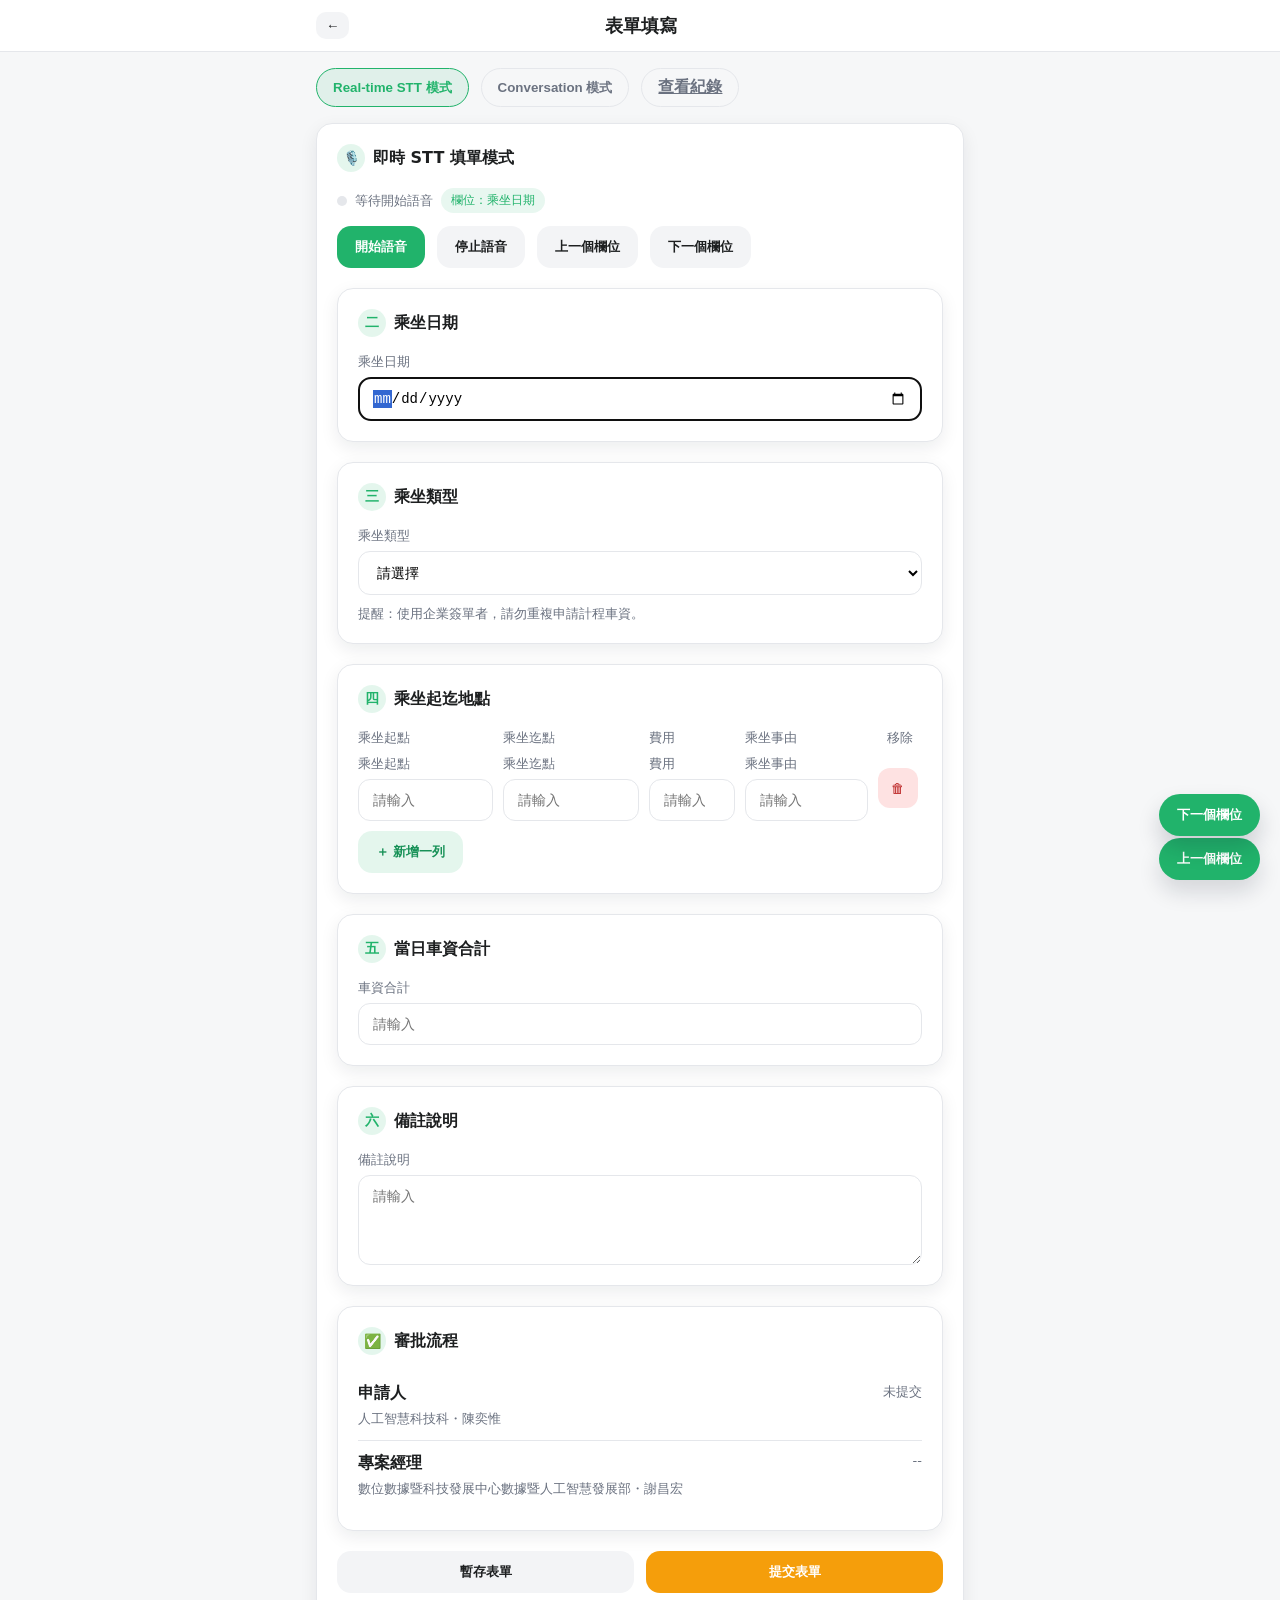
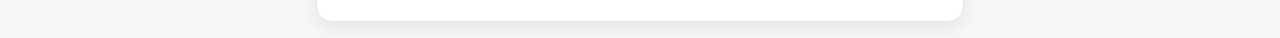
==== static/index.html @ b2caa441 "Add audio output, fix AudioContext policy, and bust app.js cache - Enable audio modality in Realtime" ====
<!DOCTYPE html>
<html lang="zh-Hant">
  <head>
    <meta charset="UTF-8" />
    <meta name="viewport" content="width=device-width, initial-scale=1.0" />
    <title>Speech Form Filling</title>
    <link rel="stylesheet" href="/static/styles.css" />
  </head>
  <body>
    <header class="mobile-header">
      <div class="header-bar">
        <button class="icon-button" aria-label="返回">←</button>
        <h1>表單填寫</h1>
        <div class="header-spacer"></div>
      </div>
    </header>

    <main class="container narrow">
      <div class="tabs">
        <button class="tab-button active" data-tab="stt">Real-time STT 模式</button>
        <button class="tab-button" data-tab="conversation">Conversation 模式</button>
        <a class="tab-button" href="/logs.html">查看紀錄</a>
      </div>

      <section class="card" id="stt-tab">
        <div class="section-title"><span>🎙️</span>即時 STT 填單模式</div>
        <p class="status">
          <span class="status-dot" id="stt-status-dot"></span>
          <span id="stt-status-text">等待開始語音</span>
          <span class="badge" id="stt-active-field">欄位：乘坐日期</span>
        </p>

        <div class="inline-actions">
          <button class="button" id="stt-start">開始語音</button>
          <button class="button secondary" id="stt-stop">停止語音</button>
          <button class="button secondary" id="stt-prev">上一個欄位</button>
          <button class="button secondary" id="stt-next">下一個欄位</button>
        </div>

        <div class="card" style="margin-top: 20px">
          <div class="section-title"><span>二</span>乘坐日期</div>
          <div class="field">
            <label>乘坐日期</label>
            <input id="field-date" type="date" />
          </div>
        </div>

        <div class="card" style="margin-top: 20px">
          <div class="section-title"><span>三</span>乘坐類型</div>
          <div class="field">
            <label>乘坐類型</label>
            <select id="field-ride-type">
              <option value="">請選擇</option>
              <option>01_單日單趟</option>
              <option>02_單日來回</option>
              <option>03_單日多趟(請於備註說明)</option>
            </select>
          </div>
          <p class="hint">提醒：使用企業簽單者，請勿重複申請計程車資。</p>
        </div>

        <div class="card" style="margin-top: 20px">
          <div class="section-title"><span>四</span>乘坐起迄地點</div>
          <div class="ride-header">
            <span>乘坐起點</span>
            <span>乘坐迄點</span>
            <span>費用</span>
            <span>乘坐事由</span>
            <span class="ride-remove">移除</span>
          </div>
          <div id="ride-rows"></div>
          <button class="button ghost" id="add-ride">＋ 新增一列</button>
        </div>

        <div class="card" style="margin-top: 20px">
          <div class="section-title"><span>五</span>當日車資合計</div>
          <div class="field">
            <label>車資合計</label>
            <input id="field-total" type="number" placeholder="請輸入" />
          </div>
        </div>

        <div class="card" style="margin-top: 20px">
          <div class="section-title"><span>六</span>備註說明</div>
          <div class="field">
            <label>備註說明</label>
            <textarea id="field-notes" placeholder="請輸入"></textarea>
          </div>
        </div>

        <div class="card" style="margin-top: 20px">
          <div class="section-title"><span>✅</span>審批流程</div>
          <div class="approval-item">
            <div>
              <strong>申請人</strong>
              <p>人工智慧科技科・陳奕惟</p>
            </div>
            <span class="approval-status">未提交</span>
          </div>
          <div class="approval-item">
            <div>
              <strong>專案經理</strong>
              <p>數位數據暨科技發展中心數據暨人工智慧發展部・謝昌宏</p>
            </div>
            <span class="approval-status">--</span>
          </div>
        </div>

        <div class="footer-actions">
          <button class="button secondary" id="stt-review">暫存表單</button>
          <button class="button primary" id="stt-submit">提交表單</button>
        </div>
        <span class="status" id="stt-submit-status"></span>
      </section>

      <section class="card" id="conversation-tab" style="display: none">
        <div class="section-title"><span>💬</span>Conversation 模式</div>
        <p class="status">
          <span class="status-dot" id="conversation-status-dot"></span>
          <span id="conversation-status-text">等待開始語音</span>
        </p>
        <div class="inline-actions" style="margin-top: 12px">
          <button class="button" id="conversation-start">開始語音</button>
          <button class="button secondary" id="conversation-stop">停止語音</button>
        </div>

        <div class="card" style="margin-top: 20px">
          <div class="section-title text-only"><span>對話紀錄</span></div>
          <div class="chat" id="chat"></div>
          <div class="inline-actions" style="margin-top: 12px">
            <input id="chat-input" placeholder="輸入訊息" style="flex: 1" />
            <button class="button" id="chat-send">送出</button>
          </div>
        </div>

        <div class="card" style="margin-top: 20px">
          <div class="section-title text-only"><span>Structured Output</span></div>
          <textarea id="structured-output" rows="10" placeholder="等待語音對話完成後產生"></textarea>
          <div class="inline-actions" style="margin-top: 12px">
            <button class="button secondary" id="generate-structure">重新產生</button>
            <button class="button" id="conversation-submit">送出申請</button>
          </div>
          <span class="status" id="conversation-status"></span>
        </div>
      </section>
      <details id="session-debug-panel" hidden style="margin-top: 16px; padding: 0 16px 16px">
        <summary style="cursor: pointer; font-size: 13px; color: #6b7280; padding: 4px 0;">
          Session Debug Log
        </summary>
        <div id="session-debug-list" style="
          margin-top: 8px; display: flex; flex-direction: column; gap: 6px;
          font-size: 12px; font-family: monospace; background: #0f172a;
          color: #e2e8f0; border-radius: 10px; padding: 10px 12px;
          max-height: 200px; overflow-y: auto;
        "></div>
      </details>
    </main>

    <button class="floating-prev" id="stt-prev-floating">上一個欄位</button>
    <button class="floating-next" id="stt-next-floating">下一個欄位</button>

    <script src="/static/app.js?v=20260310"></script>
  </body>
</html>
---- static/styles.css ----
:root {
  color-scheme: light;
  --bg: #f6f7f8;
  --card: #ffffff;
  --accent: #21b36b;
  --accent-dark: #179157;
  --text: #1d1f20;
  --muted: #6b7280;
  --border: #e5e7eb;
  --shadow: 0 6px 18px rgba(15, 23, 42, 0.08);
}

* {
  box-sizing: border-box;
}

body {
  margin: 0;
  font-family: "Noto Sans TC", "Inter", system-ui, -apple-system, sans-serif;
  color: var(--text);
  background: var(--bg);
  overflow-x: hidden;
}

header {
  background: var(--card);
  border-bottom: 1px solid var(--border);
}

.hero {
  display: grid;
  gap: 10px;
  padding: 20px 16px;
}

.hero h1 {
  margin: 0;
}

.hero p {
  margin: 0;
  color: var(--muted);
}

.mobile-header {
  position: sticky;
  top: 0;
  z-index: 10;
}

.header-bar {
  max-width: 680px;
  margin: 0 auto;
  padding: 12px 16px;
  display: grid;
  grid-template-columns: auto 1fr auto;
  align-items: center;
  gap: 12px;
}

.header-bar h1 {
  margin: 0;
  font-size: 18px;
  text-align: center;
}

.header-spacer {
  width: 32px;
}

.icon-button {
  border: none;
  background: #f3f4f6;
  color: var(--text);
  padding: 6px 10px;
  border-radius: 10px;
  cursor: pointer;
}

.icon-button.danger {
  background: #fee2e2;
  color: #b91c1c;
}

.container {
  max-width: 1200px;
  margin: 0 auto;
  padding: 16px;
}

.container.narrow {
  max-width: 680px;
}

.tabs {
  display: flex;
  gap: 12px;
  margin-bottom: 16px;
  flex-wrap: wrap;
}

.tab-button {
  background: transparent;
  border: 1px solid var(--border);
  padding: 8px 16px;
  border-radius: 999px;
  cursor: pointer;
  font-weight: 600;
  color: var(--muted);
}

.tab-button.active {
  border-color: var(--accent);
  color: var(--accent);
  background: rgba(33, 179, 107, 0.1);
}

.card {
  background: var(--card);
  border: 1px solid var(--border);
  border-radius: 16px;
  padding: 20px;
  box-shadow: var(--shadow);
}

.section-title {
  font-weight: 700;
  margin-bottom: 16px;
  display: flex;
  align-items: center;
  gap: 8px;
}

.section-title span {
  width: 28px;
  height: 28px;
  background: rgba(33, 179, 107, 0.12);
  border-radius: 50%;
  display: inline-flex;
  align-items: center;
  justify-content: center;
  color: var(--accent);
  font-size: 14px;
}

.section-title.text-only span {
  width: auto;
  height: auto;
  padding: 0;
  border-radius: 0;
  background: none;
  color: var(--accent-dark);
  font-size: 15px;
}

.section-title.text-only {
  white-space: nowrap;
}

.field {
  display: flex;
  flex-direction: column;
  gap: 6px;
}

label {
  font-size: 13px;
  color: var(--muted);
}

input,
select,
textarea {
  border: 1px solid var(--border);
  border-radius: 12px;
  padding: 12px 14px;
  font-size: 14px;
  background: #fff;
}

textarea {
  min-height: 90px;
  resize: vertical;
  width: 100%;
}

.inline-actions {
  display: flex;
  gap: 12px;
  flex-wrap: wrap;
}

.button {
  border: none;
  border-radius: 14px;
  padding: 12px 18px;
  background: var(--accent);
  color: #fff;
  cursor: pointer;
  font-weight: 600;
}

.button.secondary {
  background: #f3f4f6;
  color: var(--text);
}

.button:disabled {
  opacity: 0.5;
  cursor: not-allowed;
}

.button.primary {
  background: #f59e0b;
  color: #fff;
}

.button.ghost {
  background: rgba(33, 179, 107, 0.12);
  color: var(--accent-dark);
}

.badge {
  padding: 4px 10px;
  border-radius: 999px;
  font-size: 12px;
  background: rgba(33, 179, 107, 0.1);
  color: var(--accent);
}

.status {
  display: flex;
  align-items: center;
  gap: 8px;
  color: var(--muted);
  font-size: 13px;
  margin-top: 8px;
}

.status-dot {
  width: 10px;
  height: 10px;
  border-radius: 999px;
  background: var(--border);
}

.status-dot.active {
  background: var(--accent);
}

.hint {
  margin: 10px 0 0;
  color: var(--muted);
  font-size: 13px;
}

.ride-header {
  display: grid;
  grid-template-columns: 1.1fr 1.1fr 0.7fr 1fr 44px;
  font-size: 13px;
  color: var(--muted);
  margin-bottom: 8px;
  gap: 10px;
}

.ride-row {
  display: grid;
  gap: 10px;
  grid-template-columns: 1.1fr 1.1fr 0.7fr 1fr 44px;
  align-items: end;
  margin-bottom: 10px;
}

.ride-row .field {
  min-width: 0;
}

.ride-row input {
  width: 100%;
}

.ride-row .icon-button {
  width: 40px;
  height: 40px;
  padding: 0;
  display: inline-flex;
  align-items: center;
  justify-content: center;
  border-radius: 12px;
  align-self: center;
}

.ride-remove {
  text-align: center;
}

.floating-next {
  display: none;
  position: fixed;
  right: 20px;
  bottom: calc(64px + env(safe-area-inset-bottom));
  z-index: 20;
  border: none;
  border-radius: 999px;
  padding: 12px 18px;
  background: var(--accent);
  color: #fff;
  font-weight: 600;
  box-shadow: 0 12px 22px rgba(15, 23, 42, 0.18);
  cursor: pointer;
}

.floating-prev {
  display: none;
  position: fixed;
  right: 20px;
  bottom: calc(20px + env(safe-area-inset-bottom));
  z-index: 20;
  border: none;
  border-radius: 999px;
  padding: 12px 18px;
  background: var(--accent);
  color: #fff;
  font-weight: 600;
  box-shadow: 0 12px 22px rgba(15, 23, 42, 0.14);
  cursor: pointer;
}

.floating-next:hover,
.floating-prev:hover {
  filter: brightness(0.95);
}

.approval-item {
  display: flex;
  justify-content: space-between;
  gap: 12px;
  padding: 12px 0;
  border-bottom: 1px solid var(--border);
}

.approval-item:last-child {
  border-bottom: none;
}

.approval-item p {
  margin: 6px 0 0;
  color: var(--muted);
  font-size: 13px;
}

.approval-status {
  color: var(--muted);
  font-size: 13px;
}

.footer-actions {
  display: grid;
  grid-template-columns: 1fr 1fr;
  gap: 12px;
  margin-top: 20px;
}

.chat {
  display: flex;
  flex-direction: column;
  gap: 16px;
  max-height: 320px;
  overflow-y: auto;
  padding-right: 6px;
}

.chat-message {
  padding: 12px 14px;
  border-radius: 12px;
  max-width: 80%;
}

.chat-message.user {
  align-self: flex-end;
  background: rgba(33, 179, 107, 0.1);
}

.chat-message.agent {
  align-self: flex-start;
  background: #f3f4f6;
}

.chat-message.typing {
  font-style: italic;
  color: var(--muted);
}

.log-list {
  display: grid;
  gap: 16px;
  grid-template-columns: minmax(0, 1fr);
}

.log-summary {
  display: grid;
  grid-template-columns: repeat(3, minmax(0, 1fr));
  gap: 12px;
  margin-bottom: 16px;
}

.summary-card {
  border: 1px solid var(--border);
  border-radius: 14px;
  padding: 12px 14px;
  background: linear-gradient(180deg, #ffffff 0%, #f8fafc 100%);
  box-shadow: 0 10px 24px rgba(15, 23, 42, 0.06);
}

.summary-label {
  font-size: 12px;
  color: var(--muted);
}

.summary-value {
  font-size: 18px;
  font-weight: 700;
  margin-top: 6px;
}

.summary-card.cost {
  border-color: rgba(245, 158, 11, 0.4);
  background: linear-gradient(180deg, #fff7ed 0%, #fffbeb 100%);
}

.summary-card.cost .summary-value {
  color: #b45309;
}

.summary-card.latest {
  border-color: rgba(33, 179, 107, 0.35);
  background: linear-gradient(180deg, #ecfdf3 0%, #f0fdf4 100%);
}

.log-toolbar {
  display: grid;
  grid-template-columns: 1fr 160px auto;
  gap: 12px;
  margin-bottom: 16px;
  align-items: center;
}

.log-search,
.log-select {
  width: 100%;
}

.log-header {
  display: flex;
  justify-content: space-between;
  align-items: center;
  gap: 12px;
  flex-wrap: wrap;
}

.log-id {
  font-weight: 700;
}

.log-time {
  font-size: 12px;
  color: var(--muted);
  background: #f3f4f6;
  padding: 4px 8px;
  border-radius: 999px;
}

.log-item {
  border: 1px solid var(--border);
  border-radius: 14px;
  padding: 16px;
  display: flex;
  flex-direction: column;
  gap: 10px;
  min-width: 0;
}

.log-meta {
  display: flex;
  flex-wrap: wrap;
  gap: 10px;
  font-size: 13px;
  color: var(--muted);
}

.log-metric {
  background: #f8fafc;
  border: 1px solid var(--border);
  border-radius: 999px;
  padding: 4px 10px;
  font-weight: 600;
  color: #0f172a;
}

.log-metric.total {
  background: rgba(33, 179, 107, 0.12);
  color: var(--accent-dark);
  border-color: rgba(33, 179, 107, 0.25);
}

.log-metric.cost {
  background: rgba(245, 158, 11, 0.18);
  color: #92400e;
  border-color: rgba(245, 158, 11, 0.35);
}

.log-metric.time {
  background: rgba(59, 130, 246, 0.15);
  color: #1d4ed8;
  border-color: rgba(59, 130, 246, 0.35);
}

.log-actions {
  display: flex;
  justify-content: space-between;
  align-items: center;
}

.log-actions-buttons {
  display: inline-flex;
  align-items: center;
  gap: 10px;
}

.log-delete {
  padding: 6px 12px;
  border-radius: 10px;
}

.log-item details summary {
  cursor: pointer;
  font-weight: 600;
  color: var(--accent-dark);
}

.log-item pre {
  background: #0f172a;
  color: #e2e8f0;
  padding: 12px;
  border-radius: 12px;
  overflow-x: auto;
  margin: 10px 0 0;
  max-width: 100%;
  box-sizing: border-box;
}

.empty-state {
  text-align: center;
  padding: 40px 20px;
  color: var(--muted);
}

@media (max-width: 600px) {
  .container {
    padding: 12px;
  }

  .card {
    padding: 16px;
  }

  .ride-header,
  .ride-row {
    grid-template-columns: 1fr;
  }

  .ride-header {
    display: none;
  }

  .ride-remove {
    display: none;
  }

  .ride-row .icon-button {
    justify-self: flex-start;
  }

  .log-summary {
    grid-template-columns: 1fr;
  }

  .log-toolbar {
    grid-template-columns: 1fr;
  }

  .floating-next {
    right: 12px;
    left: 12px;
    bottom: calc(12px + env(safe-area-inset-bottom));
    width: calc(100% - 24px);
  }

  .floating-prev {
    right: 12px;
    left: 12px;
    bottom: calc(64px + env(safe-area-inset-bottom));
    width: calc(100% - 24px);
  }

  .footer-actions {
    grid-template-columns: 1fr;
  }
}

.session-debug-badge {
  display: inline-block;
  background: rgba(33, 179, 107, 0.25);
  color: #21b36b;
  border-radius: 4px;
  padding: 1px 6px;
  font-weight: 700;
  margin-right: 6px;
}

.session-debug-ts {
  color: #94a3b8;
  margin-right: 8px;
}

.session-debug-badge.debug-badge-runtime {
  background: rgba(148, 163, 184, 0.2);
  color: #94a3b8;
}

.ws-event-row {
  display: flex;
  align-items: baseline;
  flex-wrap: wrap;
  gap: 8px;
  padding: 3px 0;
  border-bottom: 1px solid rgba(255, 255, 255, 0.05);
  font-size: 12px;
  font-family: monospace;
}
.ws-dir {
  font-weight: 700;
  min-width: 40px;
}
.ws-out { color: #60a5fa; }
.ws-in  { color: #34d399; }
.ws-events-list {
  padding: 8px 0;
  width: 100%;
  overflow-x: auto;
}
.ws-event-row details {
  min-width: 0;
  width: 100%;
}
.ws-event-row details pre {
  white-space: pre-wrap;
  word-break: break-all;
  overflow-x: auto;
  box-sizing: border-box;
}
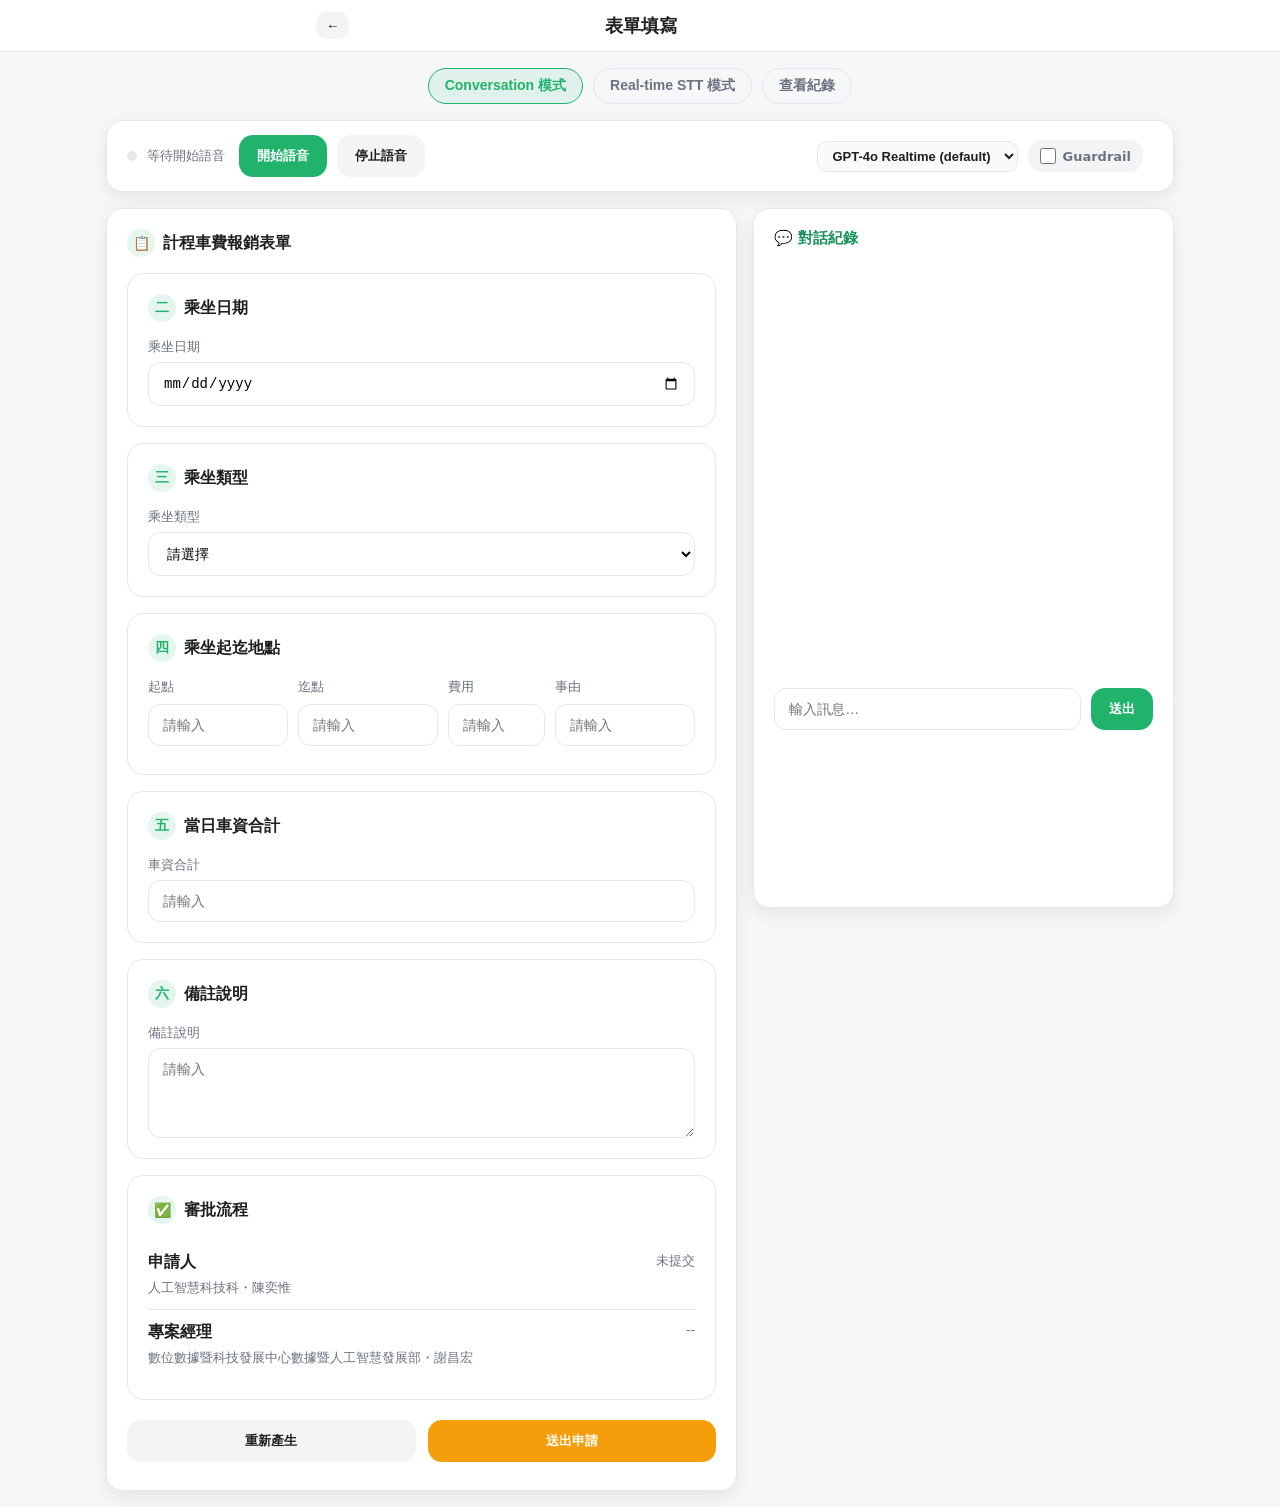
==== commit bd8dab91: "Add conversation mode form preview, guardrail integration, and real pricing - Conversation mode: for" ====
--- a/static/index.html
+++ b/static/index.html
@@ -4,7 +4,7 @@
     <meta charset="UTF-8" />
     <meta name="viewport" content="width=device-width, initial-scale=1.0" />
     <title>Speech Form Filling</title>
-    <link rel="stylesheet" href="/static/styles.css" />
+    <link rel="stylesheet" href="/static/styles.css?v=20260327j" />
   </head>
   <body>
     <header class="mobile-header">
@@ -17,8 +17,8 @@
 
     <main class="container narrow">
       <div class="tabs">
-        <button class="tab-button active" data-tab="stt">Real-time STT 模式</button>
-        <button class="tab-button" data-tab="conversation">Conversation 模式</button>
+        <button class="tab-button active" data-tab="conversation">Conversation 模式</button>
+        <button class="tab-button" data-tab="stt">Real-time STT 模式</button>
         <a class="tab-button" href="/logs.html">查看紀錄</a>
       </div>
 
@@ -113,34 +113,121 @@
         <span class="status" id="stt-submit-status"></span>
       </section>
 
-      <section class="card" id="conversation-tab" style="display: none">
-        <div class="section-title"><span>💬</span>Conversation 模式</div>
-        <p class="status">
-          <span class="status-dot" id="conversation-status-dot"></span>
-          <span id="conversation-status-text">等待開始語音</span>
-        </p>
-        <div class="inline-actions" style="margin-top: 12px">
-          <button class="button" id="conversation-start">開始語音</button>
-          <button class="button secondary" id="conversation-stop">停止語音</button>
-        </div>
-
-        <div class="card" style="margin-top: 20px">
-          <div class="section-title text-only"><span>對話紀錄</span></div>
-          <div class="chat" id="chat"></div>
-          <div class="inline-actions" style="margin-top: 12px">
-            <input id="chat-input" placeholder="輸入訊息" style="flex: 1" />
-            <button class="button" id="chat-send">送出</button>
-          </div>
-        </div>
-
-        <div class="card" style="margin-top: 20px">
-          <div class="section-title text-only"><span>Structured Output</span></div>
-          <textarea id="structured-output" rows="10" placeholder="等待語音對話完成後產生"></textarea>
-          <div class="inline-actions" style="margin-top: 12px">
-            <button class="button secondary" id="generate-structure">重新產生</button>
-            <button class="button" id="conversation-submit">送出申請</button>
-          </div>
-          <span class="status" id="conversation-status"></span>
+      <section id="conversation-tab" style="display: none">
+        <!-- ── Guardrail warning popup (like voice-guardrails reference) ── -->
+        <div id="guardrail-warning" class="guardrail-warning hidden">
+          <strong>⚠️ Guardrail 攔截：</strong>
+          <span id="guardrail-warning-msg"></span>
+          <button class="btn-dismiss" onclick="this.parentElement.classList.add('hidden')">&times;</button>
+        </div>
+
+        <!-- ── Voice control bar ── -->
+        <div class="conv-voice-bar card">
+          <div class="conv-voice-bar-left">
+            <span class="status-dot" id="conversation-status-dot"></span>
+            <span id="conversation-status-text" class="conv-voice-label">等待開始語音</span>
+            <button class="button" id="conversation-start">開始語音</button>
+            <button class="button secondary" id="conversation-stop">停止語音</button>
+          </div>
+          <div class="conv-voice-bar-right">
+            <select id="model-select" class="model-select" title="選擇模型"></select>
+            <label class="guardrail-toggle">
+              <input type="checkbox" id="guardrail-enabled" />
+              <span>Guardrail</span>
+            </label>
+            <select id="guardrail-mode" class="guardrail-mode-select">
+              <option value="pre_check">Mode 1: Audio Input + Text Output</option>
+              <option value="post_check">Mode 2: Transcript Input + Text Output</option>
+            </select>
+          </div>
+        </div>
+        <!-- Guardrail endpoint info (shown when enabled) -->
+        <div id="guardrail-info" class="guardrail-info" style="display:none"></div>
+        <div id="guardrail-status" class="guardrail-status"></div>
+
+        <div class="conversation-layout">
+          <!-- ── Main: Form (primary) ── -->
+          <div class="conversation-form-panel">
+            <div class="card">
+              <div class="section-title"><span>📋</span>計程車費報銷表單</div>
+
+              <div class="card inner-card">
+                <div class="section-title"><span>二</span>乘坐日期</div>
+                <div class="field">
+                  <label>乘坐日期</label>
+                  <input id="conv-field-date" type="date" />
+                </div>
+              </div>
+
+              <div class="card inner-card">
+                <div class="section-title"><span>三</span>乘坐類型</div>
+                <div class="field">
+                  <label>乘坐類型</label>
+                  <select id="conv-field-ride-type">
+                    <option value="">請選擇</option>
+                    <option>01_單日單趟</option>
+                    <option>02_單日來回</option>
+                    <option>03_單日多趟(請於備註說明)</option>
+                  </select>
+                </div>
+              </div>
+
+              <div class="card inner-card">
+                <div class="section-title"><span>四</span>乘坐起迄地點</div>
+                <div class="conv-ride-header">
+                  <span>起點</span><span>迄點</span><span>費用</span><span>事由</span>
+                </div>
+                <div id="conv-ride-rows"></div>
+              </div>
+
+              <div class="card inner-card">
+                <div class="section-title"><span>五</span>當日車資合計</div>
+                <div class="field">
+                  <label>車資合計</label>
+                  <input id="conv-field-total" type="number" placeholder="請輸入" />
+                </div>
+              </div>
+
+              <div class="card inner-card">
+                <div class="section-title"><span>六</span>備註說明</div>
+                <div class="field">
+                  <label>備註說明</label>
+                  <textarea id="conv-field-notes" placeholder="請輸入"></textarea>
+                </div>
+              </div>
+
+              <div class="card inner-card">
+                <div class="section-title"><span>✅</span>審批流程</div>
+                <div class="approval-item">
+                  <div><strong>申請人</strong><p>人工智慧科技科・陳奕惟</p></div>
+                  <span class="approval-status" id="conv-approval-status">未提交</span>
+                </div>
+                <div class="approval-item">
+                  <div><strong>專案經理</strong><p>數位數據暨科技發展中心數據暨人工智慧發展部・謝昌宏</p></div>
+                  <span class="approval-status">--</span>
+                </div>
+              </div>
+
+              <div class="footer-actions">
+                <button class="button secondary" id="generate-structure">重新產生</button>
+                <button class="button primary" id="conversation-submit">送出申請</button>
+              </div>
+              <span class="status" id="conversation-status"></span>
+            </div>
+          </div>
+
+          <!-- ── Sidebar: Chat (secondary) ── -->
+          <div class="conversation-chat-panel">
+            <div class="card conv-chat-card">
+              <div class="section-title text-only"><span>💬 對話紀錄</span></div>
+              <div class="chat" id="chat"></div>
+              <div class="conv-chat-input">
+                <input id="chat-input" placeholder="輸入訊息…" />
+                <button class="button" id="chat-send">送出</button>
+              </div>
+            </div>
+            <textarea id="structured-output" class="conv-structured-output" rows="4" placeholder="Structured Output（自動產生）" hidden></textarea>
+          </div>
         </div>
       </section>
       <details id="session-debug-panel" hidden style="margin-top: 16px; padding: 0 16px 16px">
@@ -159,6 +246,6 @@
     <button class="floating-prev" id="stt-prev-floating">上一個欄位</button>
     <button class="floating-next" id="stt-next-floating">下一個欄位</button>
 
-    <script src="/static/app.js?v=20260310"></script>
+    <script src="/static/app.js?v=20260327j"></script>
   </body>
 </html>
--- a/static/styles.css
+++ b/static/styles.css
@@ -89,14 +89,14 @@
 }
 
 .container.narrow {
-  max-width: 680px;
+  max-width: 1100px;
 }
 
 .tabs {
   display: flex;
-  gap: 12px;
+  gap: 10px;
   margin-bottom: 16px;
-  flex-wrap: wrap;
+  justify-content: center;
 }
 
 .tab-button {
@@ -107,6 +107,9 @@
   cursor: pointer;
   font-weight: 600;
   color: var(--muted);
+  white-space: nowrap;
+  text-decoration: none;
+  font-size: 14px;
 }
 
 .tab-button.active {
@@ -364,10 +367,12 @@
 .chat {
   display: flex;
   flex-direction: column;
-  gap: 16px;
-  max-height: 320px;
+  gap: 10px;
+  min-height: 180px;
+  max-height: 400px;
   overflow-y: auto;
   padding-right: 6px;
+  margin-top: 12px;
 }
 
 .chat-message {
@@ -385,6 +390,7 @@
   align-self: flex-start;
   background: #f3f4f6;
 }
+
 
 .chat-message.typing {
   font-style: italic;
@@ -555,6 +561,12 @@
   color: var(--muted);
 }
 
+/* Keep STT tab content centered and readable width */
+#stt-tab {
+  max-width: 680px;
+  margin: 0 auto;
+}
+
 @media (max-width: 600px) {
   .container {
     padding: 12px;
@@ -659,3 +671,333 @@
   overflow-x: auto;
   box-sizing: border-box;
 }
+
+/* ── Conversation mode layout ── */
+
+/* Voice control bar */
+.conv-voice-bar {
+  display: flex;
+  align-items: center;
+  justify-content: space-between;
+  flex-wrap: wrap;
+  gap: 10px;
+  padding: 14px 20px;
+}
+
+.conv-voice-bar-left,
+.conv-voice-bar-right {
+  display: flex;
+  align-items: center;
+  gap: 10px;
+  flex-wrap: wrap;
+}
+
+.conv-voice-label {
+  font-size: 13px;
+  color: var(--muted);
+  margin-right: 4px;
+}
+
+.model-select {
+  font-size: 13px;
+  padding: 6px 10px;
+  border-radius: 10px;
+  border: 1px solid var(--border);
+  background: #f8fafc;
+  color: var(--text);
+  font-weight: 600;
+}
+
+/* Split: form 60% left, chat 40% right */
+.conversation-layout {
+  display: grid;
+  grid-template-columns: 3fr 2fr;
+  gap: 16px;
+  margin-top: 16px;
+  align-items: start;
+}
+
+.conversation-form-panel {
+  min-width: 0;
+}
+
+.conversation-chat-panel {
+  min-width: 0;
+  position: sticky;
+  top: 70px;
+}
+
+/* Inner form cards */
+.inner-card {
+  margin-top: 16px;
+  box-shadow: none;
+  border: 1px solid var(--border);
+}
+
+/* Ride rows: inline grid like STT mode */
+.conv-ride-header {
+  display: grid;
+  grid-template-columns: 1fr 1fr 0.7fr 1fr;
+  gap: 10px;
+  font-size: 13px;
+  color: var(--muted);
+  margin-bottom: 8px;
+}
+
+.conv-ride-row {
+  display: grid;
+  grid-template-columns: 1fr 1fr 0.7fr 1fr;
+  gap: 10px;
+  align-items: end;
+  margin-bottom: 8px;
+}
+
+.conv-ride-row input {
+  width: 100%;
+}
+
+.conv-ride-row .field {
+  min-width: 0;
+  gap: 4px;
+}
+
+/* Chat card: fills right panel */
+.conv-chat-card {
+  display: flex;
+  flex-direction: column;
+  height: calc(100vh - 200px);
+  max-height: 700px;
+}
+
+.conv-chat-card .chat {
+  flex: 1;
+  min-height: 0;
+}
+
+.conv-chat-input {
+  display: flex;
+  gap: 10px;
+  margin-top: 12px;
+}
+
+.conv-chat-input input {
+  flex: 1;
+}
+
+.conv-structured-output {
+  margin-top: 10px;
+  font-size: 12px;
+  font-family: monospace;
+  border: 1px solid var(--border);
+  border-radius: 12px;
+  padding: 10px;
+  background: #f8fafc;
+}
+
+/* ── Guardrail warning popup (reference: voice-guardrails) ── */
+.guardrail-warning {
+  background: #fff7ed;
+  border: 1px solid #fed7aa;
+  border-radius: 12px;
+  padding: 14px 18px;
+  margin-bottom: 12px;
+  display: flex;
+  align-items: center;
+  gap: 8px;
+  font-size: 14px;
+  color: #c2410c;
+  animation: guardrail-slide-in 0.3s ease-out;
+}
+
+.guardrail-warning.hidden {
+  display: none;
+}
+
+.guardrail-warning strong {
+  white-space: nowrap;
+}
+
+.btn-dismiss {
+  margin-left: auto;
+  background: none;
+  border: none;
+  color: #c2410c;
+  font-size: 1.3rem;
+  cursor: pointer;
+  padding: 0 4px;
+}
+
+@keyframes guardrail-slide-in {
+  from { opacity: 0; transform: translateY(-10px); }
+  to { opacity: 1; transform: translateY(0); }
+}
+
+/* Guardrail endpoint info bar */
+.guardrail-info {
+  font-size: 12px;
+  line-height: 1.8;
+  color: var(--muted);
+  background: #f8fafc;
+  border: 1px solid var(--border);
+  border-radius: 10px;
+  padding: 10px 14px;
+  margin-bottom: 8px;
+  font-family: "SF Mono", "Menlo", monospace;
+}
+
+.guardrail-info b {
+  color: var(--text);
+}
+
+/* Guardrail blocked chat message */
+.chat-message.guardrail {
+  align-self: center;
+  background: #fff7ed;
+  border: 1px solid #fed7aa;
+  color: #c2410c;
+  text-align: center;
+  max-width: 90%;
+  font-size: 13px;
+  line-height: 1.5;
+  white-space: pre-line;
+  font-weight: 500;
+}
+
+/* Labels only shown on mobile (ride row column headers visible on desktop) */
+.mobile-only {
+  display: none;
+}
+
+/* Highlight animation when form fields get filled by AI */
+@keyframes field-flash {
+  0% { background: rgba(33, 179, 107, 0.2); }
+  100% { background: #fff; }
+}
+
+.field-filled {
+  animation: field-flash 1.5s ease-out;
+}
+
+/* Conversation controls — stable two-row layout */
+.conversation-controls {
+  display: flex;
+  flex-direction: column;
+  gap: 10px;
+  margin-top: 12px;
+}
+
+.controls-row {
+  display: flex;
+  align-items: center;
+  gap: 12px;
+  flex-wrap: wrap;
+  min-height: 44px;
+}
+
+/* Guardrail UI */
+.guardrail-toggle {
+  display: inline-flex;
+  align-items: center;
+  gap: 6px;
+  font-size: 13px;
+  font-weight: 600;
+  color: var(--muted);
+  cursor: pointer;
+  padding: 8px 12px;
+  border-radius: 14px;
+  background: #f3f4f6;
+  user-select: none;
+  white-space: nowrap;
+}
+
+.guardrail-toggle input {
+  accent-color: var(--accent);
+  width: 16px;
+  height: 16px;
+  margin: 0;
+  padding: 0;
+}
+
+.guardrail-mode-select {
+  visibility: hidden;
+  width: 0;
+  padding: 0;
+  border: none;
+  transition: width 0.2s, padding 0.2s, visibility 0s 0.2s;
+}
+
+.guardrail-mode-select.visible {
+  visibility: visible;
+  width: auto;
+  padding: 8px 12px;
+  border: 1px solid var(--border);
+  transition: width 0.2s, padding 0.2s, visibility 0s;
+}
+
+.guardrail-status {
+  min-height: 0;
+  overflow: hidden;
+  padding: 0;
+  margin-top: 0;
+  border-radius: 12px;
+  font-size: 13px;
+  display: flex;
+  align-items: center;
+  gap: 8px;
+  transition: min-height 0.2s, padding 0.2s, margin-top 0.2s;
+}
+
+.guardrail-status.safe,
+.guardrail-status.blocked,
+.guardrail-status.checking {
+  min-height: 36px;
+  padding: 8px 14px;
+  margin-top: 10px;
+}
+
+.guardrail-status.safe {
+  background: rgba(33, 179, 107, 0.1);
+  color: var(--accent-dark);
+}
+
+.guardrail-status.blocked {
+  background: rgba(239, 68, 68, 0.1);
+  color: #b91c1c;
+}
+
+.guardrail-status.checking {
+  background: rgba(245, 158, 11, 0.1);
+  color: #92400e;
+}
+
+@media (max-width: 768px) {
+  .conversation-layout {
+    grid-template-columns: 1fr;
+  }
+
+  .conversation-chat-panel {
+    position: static;
+  }
+
+  .conv-chat-card {
+    height: auto;
+    max-height: 400px;
+  }
+
+  .conv-ride-header {
+    display: none;
+  }
+
+  .conv-ride-row {
+    grid-template-columns: 1fr;
+  }
+
+  .conv-voice-bar {
+    flex-direction: column;
+    align-items: flex-start;
+  }
+
+  .mobile-only {
+    display: block;
+  }
+}
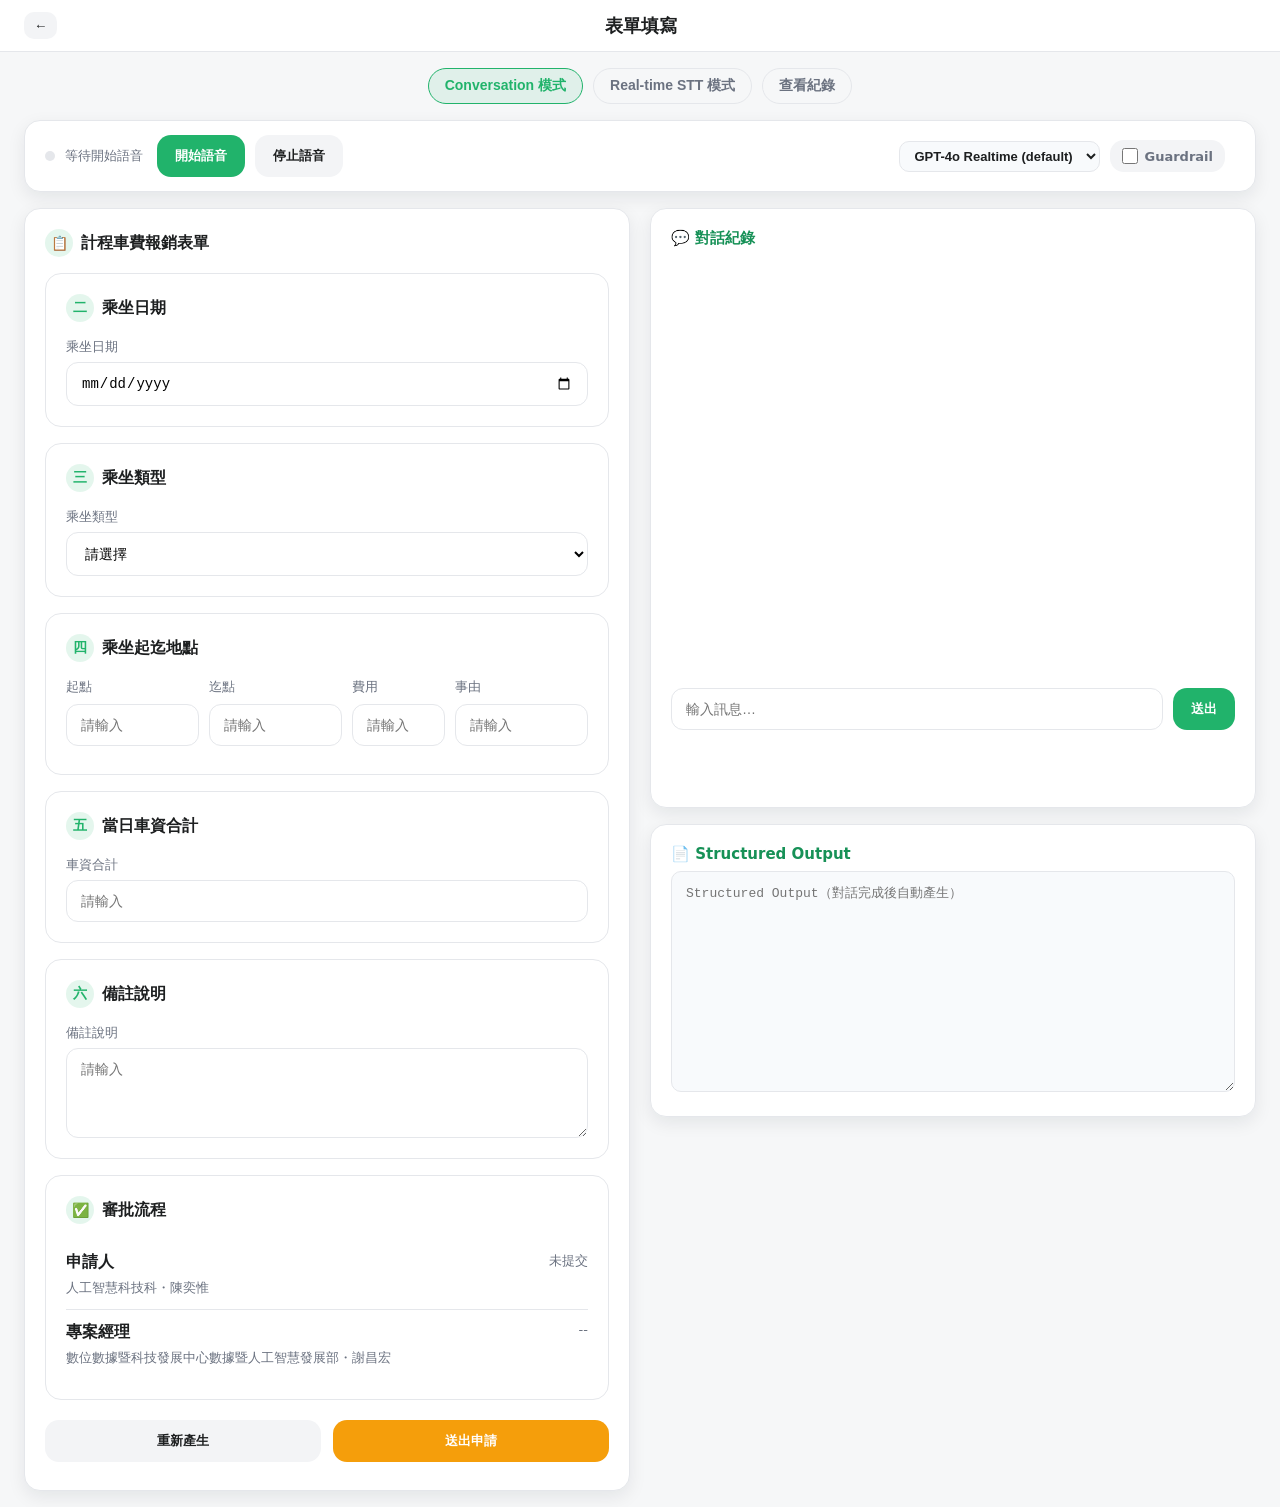
==== commit 12c1618d: "Integrate LiteLLM proxy + Bedrock/Audio guardrail endpoints - Route all traffic through LiteLLM prox" ====
--- a/static/index.html
+++ b/static/index.html
@@ -4,7 +4,7 @@
     <meta charset="UTF-8" />
     <meta name="viewport" content="width=device-width, initial-scale=1.0" />
     <title>Speech Form Filling</title>
-    <link rel="stylesheet" href="/static/styles.css?v=20260327j" />
+    <link rel="stylesheet" href="/static/styles.css?v=20260330a" />
   </head>
   <body>
     <header class="mobile-header">
@@ -143,7 +143,7 @@
         </div>
         <!-- Guardrail endpoint info (shown when enabled) -->
         <div id="guardrail-info" class="guardrail-info" style="display:none"></div>
-        <div id="guardrail-status" class="guardrail-status"></div>
+        <div id="guardrail-status" class="guardrail-status" style="display:none"></div>
 
         <div class="conversation-layout">
           <!-- ── Main: Form (primary) ── -->
@@ -216,7 +216,7 @@
             </div>
           </div>
 
-          <!-- ── Sidebar: Chat (secondary) ── -->
+          <!-- ── Sidebar: Chat + Structured Output ── -->
           <div class="conversation-chat-panel">
             <div class="card conv-chat-card">
               <div class="section-title text-only"><span>💬 對話紀錄</span></div>
@@ -226,7 +226,10 @@
                 <button class="button" id="chat-send">送出</button>
               </div>
             </div>
-            <textarea id="structured-output" class="conv-structured-output" rows="4" placeholder="Structured Output（自動產生）" hidden></textarea>
+            <div class="card conv-structured-card">
+              <div class="section-title text-only"><span>📄 Structured Output</span></div>
+              <textarea id="structured-output" class="conv-structured-output" rows="10" placeholder="Structured Output（對話完成後自動產生）"></textarea>
+            </div>
           </div>
         </div>
       </section>
@@ -246,6 +249,6 @@
     <button class="floating-prev" id="stt-prev-floating">上一個欄位</button>
     <button class="floating-next" id="stt-next-floating">下一個欄位</button>
 
-    <script src="/static/app.js?v=20260327j"></script>
+    <script src="/static/app.js?v=20260330a"></script>
   </body>
 </html>
--- a/static/styles.css
+++ b/static/styles.css
@@ -49,9 +49,9 @@
 }
 
 .header-bar {
-  max-width: 680px;
+  max-width: 1300px;
   margin: 0 auto;
-  padding: 12px 16px;
+  padding: 12px 24px;
   display: grid;
   grid-template-columns: auto 1fr auto;
   align-items: center;
@@ -83,13 +83,13 @@
 }
 
 .container {
-  max-width: 1200px;
+  max-width: 1400px;
   margin: 0 auto;
-  padding: 16px;
+  padding: 16px 24px;
 }
 
 .container.narrow {
-  max-width: 1100px;
+  max-width: 1300px;
 }
 
 .tabs {
@@ -218,6 +218,15 @@
   color: #fff;
 }
 
+.button.danger {
+  background: #fee2e2;
+  color: #b91c1c;
+}
+
+.button.danger:hover {
+  background: #fecaca;
+}
+
 .button.ghost {
   background: rgba(33, 179, 107, 0.12);
   color: var(--accent-dark);
@@ -229,6 +238,16 @@
   font-size: 12px;
   background: rgba(33, 179, 107, 0.1);
   color: var(--accent);
+}
+
+.badge.guardrail-badge {
+  background: rgba(59, 130, 246, 0.1);
+  color: #2563eb;
+}
+
+.badge.badge-muted {
+  background: #f3f4f6;
+  color: var(--muted);
 }
 
 .status {
@@ -376,21 +395,25 @@
 }
 
 .chat-message {
-  padding: 12px 14px;
-  border-radius: 12px;
-  max-width: 80%;
+  padding: 12px 16px;
+  border-radius: 14px;
+  max-width: 85%;
+  font-size: 14px;
+  line-height: 1.6;
+  word-break: break-word;
 }
 
 .chat-message.user {
   align-self: flex-end;
-  background: rgba(33, 179, 107, 0.1);
+  background: rgba(33, 179, 107, 0.12);
+  border-bottom-right-radius: 4px;
 }
 
 .chat-message.agent {
   align-self: flex-start;
   background: #f3f4f6;
-}
-
+  border-bottom-left-radius: 4px;
+}
 
 .chat-message.typing {
   font-style: italic;
@@ -454,14 +477,6 @@
 .log-search,
 .log-select {
   width: 100%;
-}
-
-.log-header {
-  display: flex;
-  justify-content: space-between;
-  align-items: center;
-  gap: 12px;
-  flex-wrap: wrap;
 }
 
 .log-id {
@@ -521,21 +536,58 @@
   border-color: rgba(59, 130, 246, 0.35);
 }
 
-.log-actions {
+.log-header {
   display: flex;
   justify-content: space-between;
-  align-items: center;
-}
-
-.log-actions-buttons {
-  display: inline-flex;
-  align-items: center;
-  gap: 10px;
-}
-
-.log-delete {
-  padding: 6px 12px;
-  border-radius: 10px;
+  align-items: flex-start;
+}
+
+.log-header-left {
+  display: flex;
+  flex-direction: column;
+  gap: 2px;
+}
+
+.log-badges {
+  display: flex;
+  gap: 6px;
+  flex-wrap: wrap;
+  margin-top: 6px;
+}
+
+.log-delete-btn {
+  width: 28px;
+  height: 28px;
+  border: none;
+  border-radius: 8px;
+  background: transparent;
+  color: var(--muted);
+  font-size: 14px;
+  cursor: pointer;
+  display: flex;
+  align-items: center;
+  justify-content: center;
+  flex-shrink: 0;
+  transition: background 0.15s, color 0.15s;
+}
+
+.log-delete-btn:hover {
+  background: #fee2e2;
+  color: #b91c1c;
+}
+
+.log-delete-all-btn {
+  border: none;
+  background: transparent;
+  color: #b91c1c;
+  font-size: 13px;
+  cursor: pointer;
+  padding: 6px 10px;
+  border-radius: 8px;
+}
+
+.log-delete-all-btn:hover {
+  background: #fee2e2;
 }
 
 .log-item details summary {
@@ -708,11 +760,11 @@
   font-weight: 600;
 }
 
-/* Split: form 60% left, chat 40% right */
+/* Split: form left, chat+output right */
 .conversation-layout {
   display: grid;
-  grid-template-columns: 3fr 2fr;
-  gap: 16px;
+  grid-template-columns: 1fr 1fr;
+  gap: 20px;
   margin-top: 16px;
   align-items: start;
 }
@@ -765,8 +817,9 @@
 .conv-chat-card {
   display: flex;
   flex-direction: column;
-  height: calc(100vh - 200px);
-  max-height: 700px;
+  height: calc(100vh - 280px);
+  min-height: 400px;
+  max-height: 600px;
 }
 
 .conv-chat-card .chat {
@@ -784,14 +837,28 @@
   flex: 1;
 }
 
+/* Structured Output card */
+.conv-structured-card {
+  margin-top: 16px;
+}
+
+.conv-structured-card .section-title {
+  margin-bottom: 8px;
+}
+
 .conv-structured-output {
-  margin-top: 10px;
-  font-size: 12px;
-  font-family: monospace;
+  width: 100%;
+  min-height: 180px;
+  max-height: 400px;
+  font-size: 13px;
+  font-family: "SF Mono", "Menlo", "Monaco", monospace;
+  line-height: 1.5;
   border: 1px solid var(--border);
-  border-radius: 12px;
-  padding: 10px;
+  border-radius: 10px;
+  padding: 12px 14px;
   background: #f8fafc;
+  color: var(--text);
+  resize: vertical;
 }
 
 /* ── Guardrail warning popup (reference: voice-guardrails) ── */
@@ -850,17 +917,27 @@
 }
 
 /* Guardrail blocked chat message */
+.chat-message.guardrail,
+.chat-message.guardrail-pass {
+  align-self: center;
+  text-align: center;
+  max-width: 90%;
+  font-size: 13px;
+  line-height: 1.5;
+  white-space: pre-line;
+  font-weight: 500;
+}
+
 .chat-message.guardrail {
-  align-self: center;
   background: #fff7ed;
   border: 1px solid #fed7aa;
   color: #c2410c;
-  text-align: center;
-  max-width: 90%;
-  font-size: 13px;
-  line-height: 1.5;
-  white-space: pre-line;
-  font-weight: 500;
+}
+
+.chat-message.guardrail-pass {
+  background: #f0fdf4;
+  border: 1px solid #bbf7d0;
+  color: #15803d;
 }
 
 /* Labels only shown on mobile (ride row column headers visible on desktop) */
@@ -984,6 +1061,10 @@
     max-height: 400px;
   }
 
+  .conv-structured-output {
+    min-height: 120px;
+  }
+
   .conv-ride-header {
     display: none;
   }
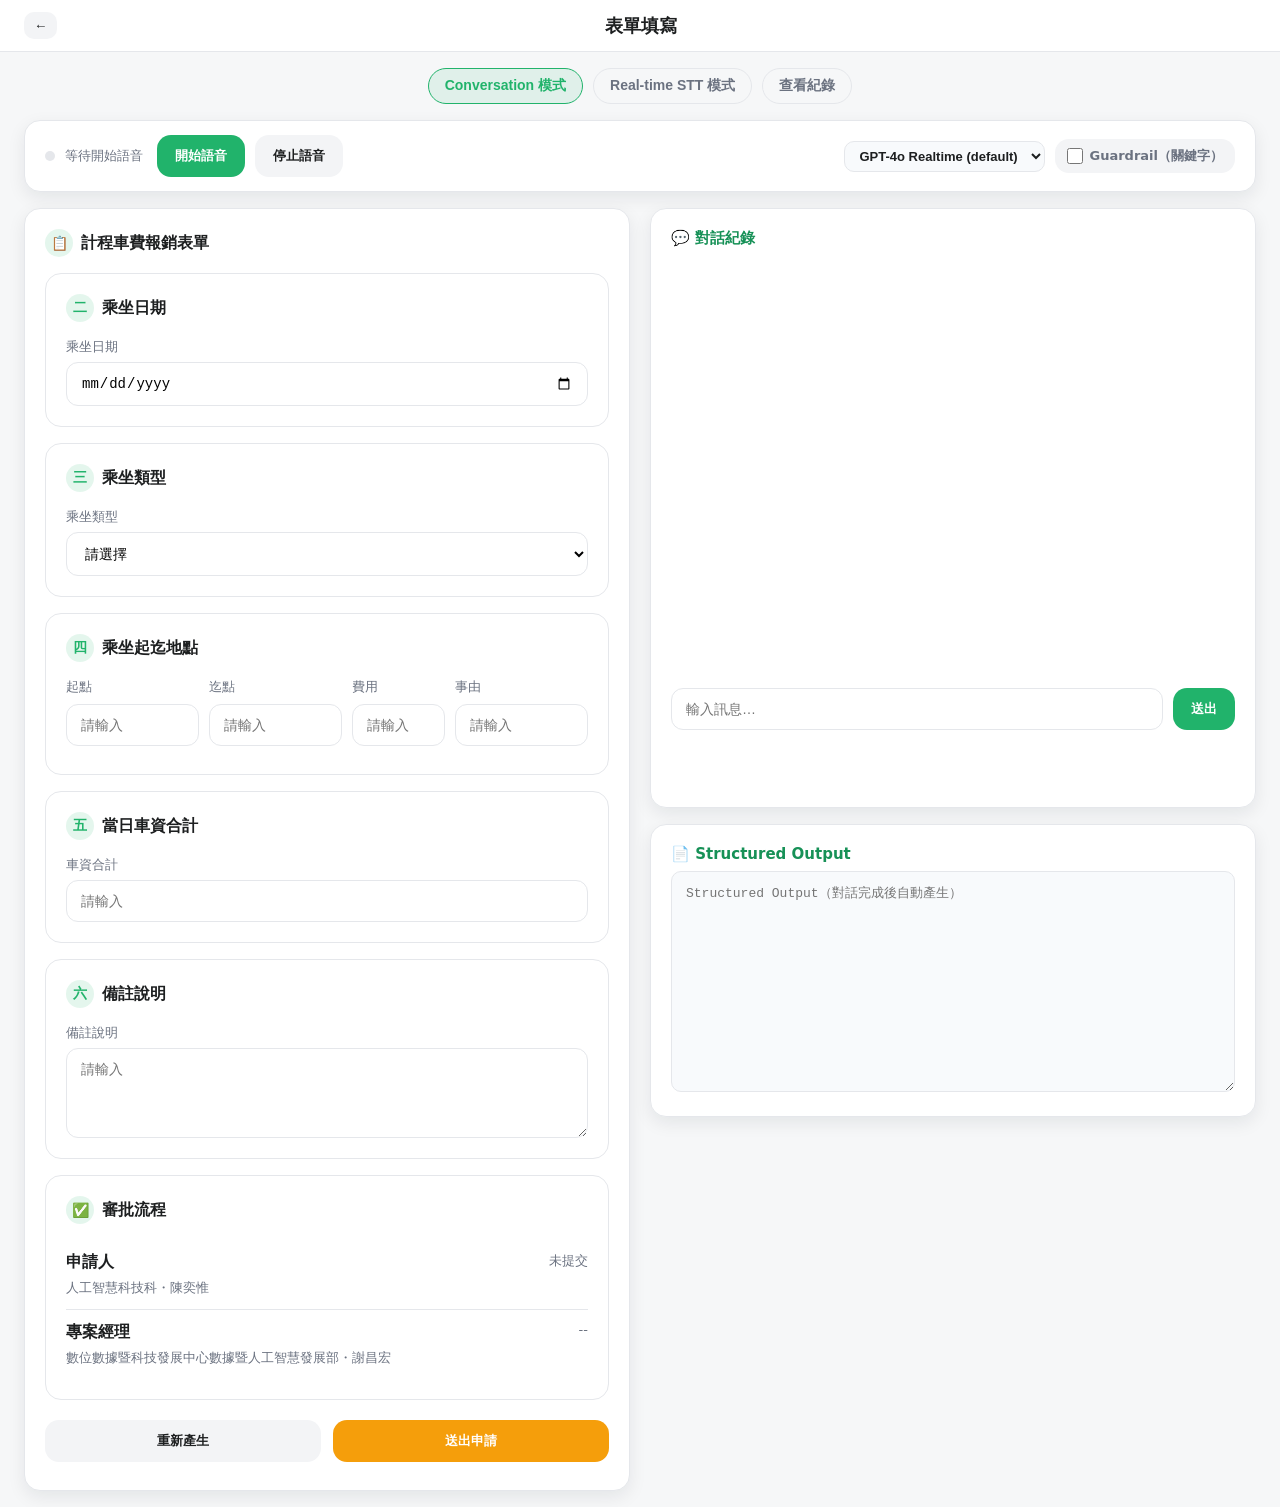
==== commit 824f7303: "Strip audio/Bedrock guardrails, keep keyword-only guardrail for demo Remove Gemma audio guardrail, B" ====
--- a/static/index.html
+++ b/static/index.html
@@ -133,12 +133,8 @@
             <select id="model-select" class="model-select" title="選擇模型"></select>
             <label class="guardrail-toggle">
               <input type="checkbox" id="guardrail-enabled" />
-              <span>Guardrail</span>
+              <span>Guardrail（關鍵字）</span>
             </label>
-            <select id="guardrail-mode" class="guardrail-mode-select">
-              <option value="pre_check">Mode 1: Audio Input + Text Output</option>
-              <option value="post_check">Mode 2: Transcript Input + Text Output</option>
-            </select>
           </div>
         </div>
         <!-- Guardrail endpoint info (shown when enabled) -->
--- a/static/styles.css
+++ b/static/styles.css
@@ -556,24 +556,26 @@
 }
 
 .log-delete-btn {
-  width: 28px;
-  height: 28px;
-  border: none;
+  width: 32px;
+  height: 32px;
+  border: 1px solid #e5e7eb;
   border-radius: 8px;
-  background: transparent;
-  color: var(--muted);
-  font-size: 14px;
+  background: #fef2f2;
+  color: #b91c1c;
+  font-size: 16px;
+  font-weight: bold;
   cursor: pointer;
   display: flex;
   align-items: center;
   justify-content: center;
   flex-shrink: 0;
-  transition: background 0.15s, color 0.15s;
+  transition: background 0.15s, color 0.15s, border-color 0.15s;
 }
 
 .log-delete-btn:hover {
   background: #fee2e2;
-  color: #b91c1c;
+  color: #991b1b;
+  border-color: #fca5a5;
 }
 
 .log-delete-all-btn {
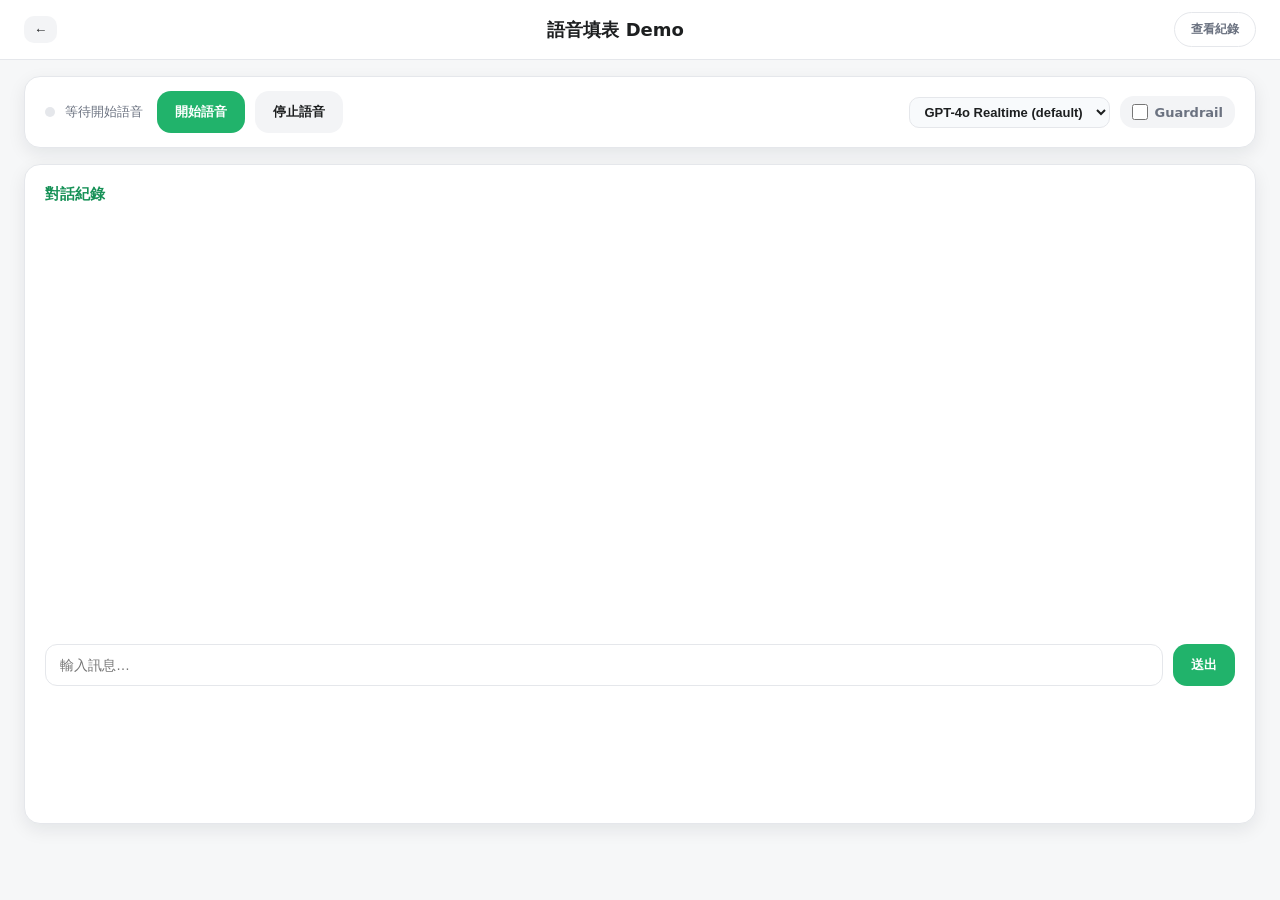
==== commit a35e7f4c: "Add Playwright browser automation for real form filling - Simplify frontend to chat-only (remove for" ====
--- a/static/index.html
+++ b/static/index.html
@@ -3,232 +3,59 @@
   <head>
     <meta charset="UTF-8" />
     <meta name="viewport" content="width=device-width, initial-scale=1.0" />
-    <title>Speech Form Filling</title>
-    <link rel="stylesheet" href="/static/styles.css?v=20260330a" />
+    <title>語音填表 Demo</title>
+    <link rel="stylesheet" href="/static/styles.css?v=20260428a" />
   </head>
   <body>
     <header class="mobile-header">
       <div class="header-bar">
         <button class="icon-button" aria-label="返回">←</button>
-        <h1>表單填寫</h1>
-        <div class="header-spacer"></div>
+        <h1>語音填表 Demo</h1>
+        <a class="tab-button" href="/logs.html" style="font-size:12px">查看紀錄</a>
       </div>
     </header>
 
     <main class="container narrow">
-      <div class="tabs">
-        <button class="tab-button active" data-tab="conversation">Conversation 模式</button>
-        <button class="tab-button" data-tab="stt">Real-time STT 模式</button>
-        <a class="tab-button" href="/logs.html">查看紀錄</a>
+      <!-- ── Guardrail warning popup ── -->
+      <div id="guardrail-warning" class="guardrail-warning hidden">
+        <strong>Guardrail：</strong>
+        <span id="guardrail-warning-msg"></span>
+        <button class="btn-dismiss" onclick="this.parentElement.classList.add('hidden')">&times;</button>
       </div>
 
-      <section class="card" id="stt-tab">
-        <div class="section-title"><span>🎙️</span>即時 STT 填單模式</div>
-        <p class="status">
-          <span class="status-dot" id="stt-status-dot"></span>
-          <span id="stt-status-text">等待開始語音</span>
-          <span class="badge" id="stt-active-field">欄位：乘坐日期</span>
-        </p>
+      <!-- ── Voice control bar ── -->
+      <div class="conv-voice-bar card">
+        <div class="conv-voice-bar-left">
+          <span class="status-dot" id="conversation-status-dot"></span>
+          <span id="conversation-status-text" class="conv-voice-label">等待開始語音</span>
+          <button class="button" id="conversation-start">開始語音</button>
+          <button class="button secondary" id="conversation-stop">停止語音</button>
+        </div>
+        <div class="conv-voice-bar-right">
+          <select id="model-select" class="model-select" title="選擇模型"></select>
+          <label class="guardrail-toggle">
+            <input type="checkbox" id="guardrail-enabled" />
+            <span>Guardrail</span>
+          </label>
+        </div>
+      </div>
+      <div id="guardrail-info" class="guardrail-info" style="display:none"></div>
 
-        <div class="inline-actions">
-          <button class="button" id="stt-start">開始語音</button>
-          <button class="button secondary" id="stt-stop">停止語音</button>
-          <button class="button secondary" id="stt-prev">上一個欄位</button>
-          <button class="button secondary" id="stt-next">下一個欄位</button>
+      <!-- ── Chat panel (full width) ── -->
+      <div class="card conv-chat-card-full" style="margin-top: 16px;">
+        <div class="section-title text-only"><span>對話紀錄</span></div>
+        <div class="chat" id="chat"></div>
+        <div class="conv-chat-input">
+          <input id="chat-input" placeholder="輸入訊息…" />
+          <button class="button" id="chat-send">送出</button>
         </div>
+      </div>
 
-        <div class="card" style="margin-top: 20px">
-          <div class="section-title"><span>二</span>乘坐日期</div>
-          <div class="field">
-            <label>乘坐日期</label>
-            <input id="field-date" type="date" />
-          </div>
-        </div>
+      <!-- ── Browser fill status ── -->
+      <div id="browser-status" class="browser-status" style="display:none">
+        <span id="browser-status-text"></span>
+      </div>
 
-        <div class="card" style="margin-top: 20px">
-          <div class="section-title"><span>三</span>乘坐類型</div>
-          <div class="field">
-            <label>乘坐類型</label>
-            <select id="field-ride-type">
-              <option value="">請選擇</option>
-              <option>01_單日單趟</option>
-              <option>02_單日來回</option>
-              <option>03_單日多趟(請於備註說明)</option>
-            </select>
-          </div>
-          <p class="hint">提醒：使用企業簽單者，請勿重複申請計程車資。</p>
-        </div>
-
-        <div class="card" style="margin-top: 20px">
-          <div class="section-title"><span>四</span>乘坐起迄地點</div>
-          <div class="ride-header">
-            <span>乘坐起點</span>
-            <span>乘坐迄點</span>
-            <span>費用</span>
-            <span>乘坐事由</span>
-            <span class="ride-remove">移除</span>
-          </div>
-          <div id="ride-rows"></div>
-          <button class="button ghost" id="add-ride">＋ 新增一列</button>
-        </div>
-
-        <div class="card" style="margin-top: 20px">
-          <div class="section-title"><span>五</span>當日車資合計</div>
-          <div class="field">
-            <label>車資合計</label>
-            <input id="field-total" type="number" placeholder="請輸入" />
-          </div>
-        </div>
-
-        <div class="card" style="margin-top: 20px">
-          <div class="section-title"><span>六</span>備註說明</div>
-          <div class="field">
-            <label>備註說明</label>
-            <textarea id="field-notes" placeholder="請輸入"></textarea>
-          </div>
-        </div>
-
-        <div class="card" style="margin-top: 20px">
-          <div class="section-title"><span>✅</span>審批流程</div>
-          <div class="approval-item">
-            <div>
-              <strong>申請人</strong>
-              <p>人工智慧科技科・陳奕惟</p>
-            </div>
-            <span class="approval-status">未提交</span>
-          </div>
-          <div class="approval-item">
-            <div>
-              <strong>專案經理</strong>
-              <p>數位數據暨科技發展中心數據暨人工智慧發展部・謝昌宏</p>
-            </div>
-            <span class="approval-status">--</span>
-          </div>
-        </div>
-
-        <div class="footer-actions">
-          <button class="button secondary" id="stt-review">暫存表單</button>
-          <button class="button primary" id="stt-submit">提交表單</button>
-        </div>
-        <span class="status" id="stt-submit-status"></span>
-      </section>
-
-      <section id="conversation-tab" style="display: none">
-        <!-- ── Guardrail warning popup (like voice-guardrails reference) ── -->
-        <div id="guardrail-warning" class="guardrail-warning hidden">
-          <strong>⚠️ Guardrail 攔截：</strong>
-          <span id="guardrail-warning-msg"></span>
-          <button class="btn-dismiss" onclick="this.parentElement.classList.add('hidden')">&times;</button>
-        </div>
-
-        <!-- ── Voice control bar ── -->
-        <div class="conv-voice-bar card">
-          <div class="conv-voice-bar-left">
-            <span class="status-dot" id="conversation-status-dot"></span>
-            <span id="conversation-status-text" class="conv-voice-label">等待開始語音</span>
-            <button class="button" id="conversation-start">開始語音</button>
-            <button class="button secondary" id="conversation-stop">停止語音</button>
-          </div>
-          <div class="conv-voice-bar-right">
-            <select id="model-select" class="model-select" title="選擇模型"></select>
-            <label class="guardrail-toggle">
-              <input type="checkbox" id="guardrail-enabled" />
-              <span>Guardrail（關鍵字）</span>
-            </label>
-          </div>
-        </div>
-        <!-- Guardrail endpoint info (shown when enabled) -->
-        <div id="guardrail-info" class="guardrail-info" style="display:none"></div>
-        <div id="guardrail-status" class="guardrail-status" style="display:none"></div>
-
-        <div class="conversation-layout">
-          <!-- ── Main: Form (primary) ── -->
-          <div class="conversation-form-panel">
-            <div class="card">
-              <div class="section-title"><span>📋</span>計程車費報銷表單</div>
-
-              <div class="card inner-card">
-                <div class="section-title"><span>二</span>乘坐日期</div>
-                <div class="field">
-                  <label>乘坐日期</label>
-                  <input id="conv-field-date" type="date" />
-                </div>
-              </div>
-
-              <div class="card inner-card">
-                <div class="section-title"><span>三</span>乘坐類型</div>
-                <div class="field">
-                  <label>乘坐類型</label>
-                  <select id="conv-field-ride-type">
-                    <option value="">請選擇</option>
-                    <option>01_單日單趟</option>
-                    <option>02_單日來回</option>
-                    <option>03_單日多趟(請於備註說明)</option>
-                  </select>
-                </div>
-              </div>
-
-              <div class="card inner-card">
-                <div class="section-title"><span>四</span>乘坐起迄地點</div>
-                <div class="conv-ride-header">
-                  <span>起點</span><span>迄點</span><span>費用</span><span>事由</span>
-                </div>
-                <div id="conv-ride-rows"></div>
-              </div>
-
-              <div class="card inner-card">
-                <div class="section-title"><span>五</span>當日車資合計</div>
-                <div class="field">
-                  <label>車資合計</label>
-                  <input id="conv-field-total" type="number" placeholder="請輸入" />
-                </div>
-              </div>
-
-              <div class="card inner-card">
-                <div class="section-title"><span>六</span>備註說明</div>
-                <div class="field">
-                  <label>備註說明</label>
-                  <textarea id="conv-field-notes" placeholder="請輸入"></textarea>
-                </div>
-              </div>
-
-              <div class="card inner-card">
-                <div class="section-title"><span>✅</span>審批流程</div>
-                <div class="approval-item">
-                  <div><strong>申請人</strong><p>人工智慧科技科・陳奕惟</p></div>
-                  <span class="approval-status" id="conv-approval-status">未提交</span>
-                </div>
-                <div class="approval-item">
-                  <div><strong>專案經理</strong><p>數位數據暨科技發展中心數據暨人工智慧發展部・謝昌宏</p></div>
-                  <span class="approval-status">--</span>
-                </div>
-              </div>
-
-              <div class="footer-actions">
-                <button class="button secondary" id="generate-structure">重新產生</button>
-                <button class="button primary" id="conversation-submit">送出申請</button>
-              </div>
-              <span class="status" id="conversation-status"></span>
-            </div>
-          </div>
-
-          <!-- ── Sidebar: Chat + Structured Output ── -->
-          <div class="conversation-chat-panel">
-            <div class="card conv-chat-card">
-              <div class="section-title text-only"><span>💬 對話紀錄</span></div>
-              <div class="chat" id="chat"></div>
-              <div class="conv-chat-input">
-                <input id="chat-input" placeholder="輸入訊息…" />
-                <button class="button" id="chat-send">送出</button>
-              </div>
-            </div>
-            <div class="card conv-structured-card">
-              <div class="section-title text-only"><span>📄 Structured Output</span></div>
-              <textarea id="structured-output" class="conv-structured-output" rows="10" placeholder="Structured Output（對話完成後自動產生）"></textarea>
-            </div>
-          </div>
-        </div>
-      </section>
       <details id="session-debug-panel" hidden style="margin-top: 16px; padding: 0 16px 16px">
         <summary style="cursor: pointer; font-size: 13px; color: #6b7280; padding: 4px 0;">
           Session Debug Log
@@ -242,9 +69,6 @@
       </details>
     </main>
 
-    <button class="floating-prev" id="stt-prev-floating">上一個欄位</button>
-    <button class="floating-next" id="stt-next-floating">下一個欄位</button>
-
-    <script src="/static/app.js?v=20260330a"></script>
+    <script src="/static/app.js?v=20260428a"></script>
   </body>
 </html>
--- a/static/styles.css
+++ b/static/styles.css
@@ -824,6 +824,50 @@
   max-height: 600px;
 }
 
+/* Chat card: full-width standalone mode */
+.conv-chat-card-full {
+  display: flex;
+  flex-direction: column;
+  height: calc(100vh - 240px);
+  min-height: 400px;
+  max-height: 700px;
+}
+
+.conv-chat-card-full .chat {
+  flex: 1;
+  min-height: 0;
+}
+
+/* Browser fill status */
+.browser-status {
+  margin-top: 12px;
+  padding: 12px 16px;
+  border-radius: 12px;
+  font-size: 14px;
+  font-weight: 600;
+  display: flex;
+  align-items: center;
+  gap: 8px;
+}
+
+.browser-status.info {
+  background: rgba(59, 130, 246, 0.1);
+  color: #1d4ed8;
+  border: 1px solid rgba(59, 130, 246, 0.3);
+}
+
+.browser-status.success {
+  background: rgba(33, 179, 107, 0.1);
+  color: var(--accent-dark);
+  border: 1px solid rgba(33, 179, 107, 0.3);
+}
+
+.browser-status.error {
+  background: rgba(239, 68, 68, 0.1);
+  color: #b91c1c;
+  border: 1px solid rgba(239, 68, 68, 0.3);
+}
+
 .conv-chat-card .chat {
   flex: 1;
   min-height: 0;
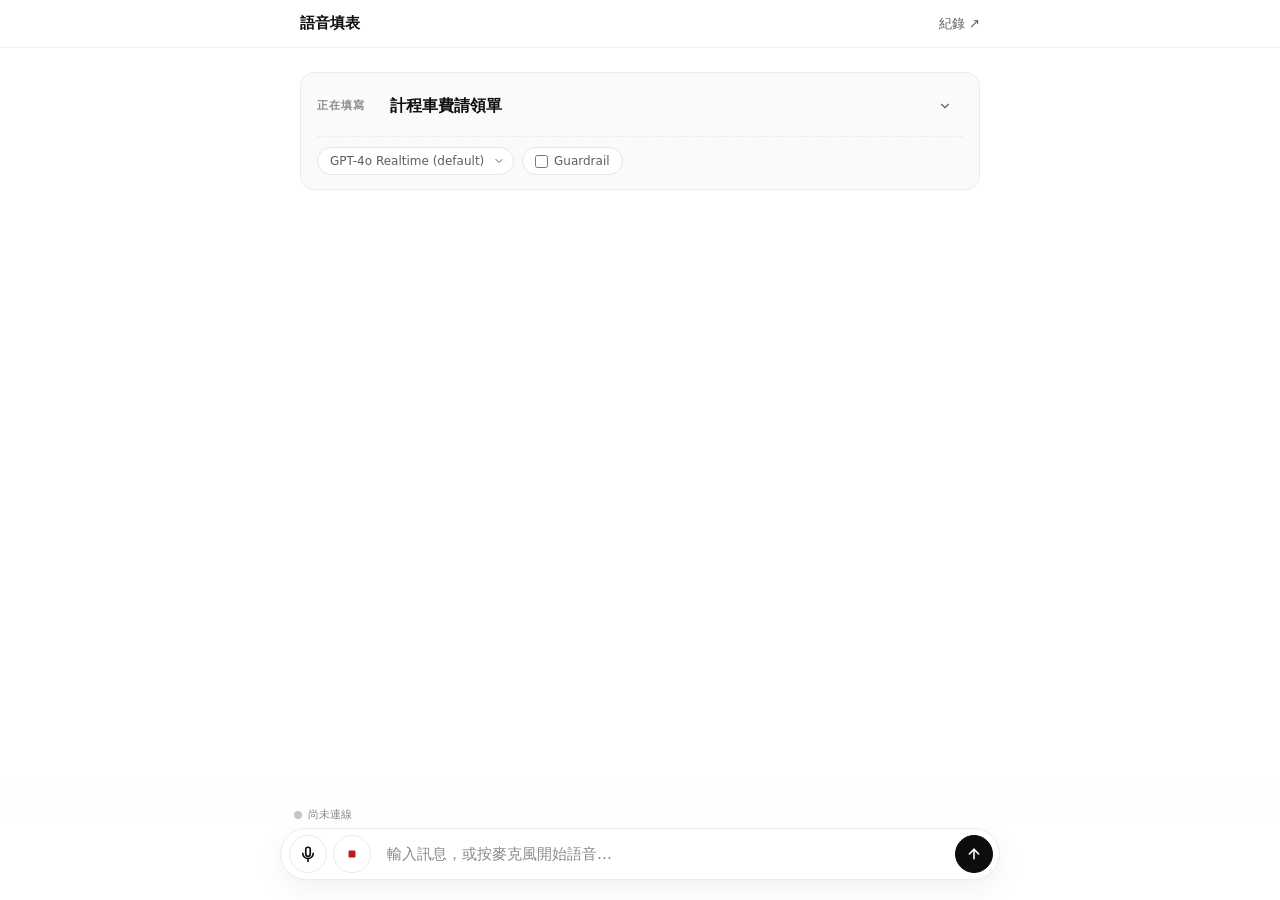
==== commit 9430b744: "Add multi-form skill architecture, ChatKit-style UI, output guardrail Form skills (extensible plugin" ====
--- a/static/index.html
+++ b/static/index.html
@@ -3,72 +3,80 @@
   <head>
     <meta charset="UTF-8" />
     <meta name="viewport" content="width=device-width, initial-scale=1.0" />
-    <title>語音填表 Demo</title>
-    <link rel="stylesheet" href="/static/styles.css?v=20260428a" />
+    <title>語音填表</title>
+    <link rel="stylesheet" href="/static/styles.css?v=20260506b" />
   </head>
-  <body>
-    <header class="mobile-header">
-      <div class="header-bar">
-        <button class="icon-button" aria-label="返回">←</button>
-        <h1>語音填表 Demo</h1>
-        <a class="tab-button" href="/logs.html" style="font-size:12px">查看紀錄</a>
+  <body class="ck-body">
+    <header class="ck-app-header">
+      <div class="ck-app-header-inner">
+        <span class="ck-app-title">語音填表</span>
+        <a class="ck-link-quiet" href="/logs.html">紀錄 ↗</a>
       </div>
     </header>
 
-    <main class="container narrow">
-      <!-- ── Guardrail warning popup ── -->
-      <div id="guardrail-warning" class="guardrail-warning hidden">
-        <strong>Guardrail：</strong>
-        <span id="guardrail-warning-msg"></span>
-        <button class="btn-dismiss" onclick="this.parentElement.classList.add('hidden')">&times;</button>
-      </div>
-
-      <!-- ── Voice control bar ── -->
-      <div class="conv-voice-bar card">
-        <div class="conv-voice-bar-left">
-          <span class="status-dot" id="conversation-status-dot"></span>
-          <span id="conversation-status-text" class="conv-voice-label">等待開始語音</span>
-          <button class="button" id="conversation-start">開始語音</button>
-          <button class="button secondary" id="conversation-stop">停止語音</button>
+    <main class="ck-main">
+      <!-- ── Settings: form is the loud one, the rest are quiet pills ── -->
+      <div class="ck-settings">
+        <div class="ck-settings-primary">
+          <span class="ck-eyebrow">正在填寫</span>
+          <select id="form-select" class="ck-select-primary" title="選擇要填寫的表單"></select>
+          <a id="form-link" target="_blank" rel="noopener" class="ck-link-quiet">原始表單 ↗</a>
         </div>
-        <div class="conv-voice-bar-right">
-          <select id="model-select" class="model-select" title="選擇模型"></select>
-          <label class="guardrail-toggle">
+        <div class="ck-settings-secondary">
+          <select id="model-select" class="ck-pill-select" title="選擇模型"></select>
+          <label class="ck-toggle-pill">
             <input type="checkbox" id="guardrail-enabled" />
             <span>Guardrail</span>
           </label>
         </div>
       </div>
-      <div id="guardrail-info" class="guardrail-info" style="display:none"></div>
 
-      <!-- ── Chat panel (full width) ── -->
-      <div class="card conv-chat-card-full" style="margin-top: 16px;">
-        <div class="section-title text-only"><span>對話紀錄</span></div>
-        <div class="chat" id="chat"></div>
-        <div class="conv-chat-input">
-          <input id="chat-input" placeholder="輸入訊息…" />
-          <button class="button" id="chat-send">送出</button>
-        </div>
+      <!-- Guardrail warning toast -->
+      <div id="guardrail-warning" class="ck-toast hidden">
+        <strong>Guardrail：</strong>
+        <span id="guardrail-warning-msg"></span>
+        <button class="ck-toast-close" onclick="this.parentElement.classList.add('hidden')">×</button>
       </div>
+      <div id="guardrail-info" class="ck-info-row" style="display:none"></div>
 
-      <!-- ── Browser fill status ── -->
-      <div id="browser-status" class="browser-status" style="display:none">
+      <!-- Browser fill status chip -->
+      <div id="browser-status" class="ck-status-chip" style="display:none">
         <span id="browser-status-text"></span>
       </div>
 
-      <details id="session-debug-panel" hidden style="margin-top: 16px; padding: 0 16px 16px">
-        <summary style="cursor: pointer; font-size: 13px; color: #6b7280; padding: 4px 0;">
-          Session Debug Log
-        </summary>
-        <div id="session-debug-list" style="
-          margin-top: 8px; display: flex; flex-direction: column; gap: 6px;
-          font-size: 12px; font-family: monospace; background: #0f172a;
-          color: #e2e8f0; border-radius: 10px; padding: 10px 12px;
-          max-height: 200px; overflow-y: auto;
-        "></div>
+      <!-- Chat -->
+      <section class="ck-chat-wrapper">
+        <div class="chat ck-chat" id="chat"></div>
+      </section>
+
+      <details id="session-debug-panel" hidden class="ck-debug">
+        <summary>Session Debug Log</summary>
+        <div id="session-debug-list" class="ck-debug-list"></div>
       </details>
     </main>
 
-    <script src="/static/app.js?v=20260428a"></script>
+    <!-- Sticky composer -->
+    <footer class="ck-composer">
+      <div class="ck-composer-inner">
+        <div class="ck-composer-status">
+          <span class="ck-status-dot" id="conversation-status-dot"></span>
+          <span id="conversation-status-text" class="ck-status-text">尚未連線</span>
+        </div>
+        <div class="ck-composer-row">
+          <button class="ck-mic-btn" id="conversation-start" title="開始語音" aria-label="開始語音">
+            <svg width="18" height="18" viewBox="0 0 24 24" fill="none" stroke="currentColor" stroke-width="2.2" stroke-linecap="round" stroke-linejoin="round"><rect x="9" y="3" width="6" height="12" rx="3"/><path d="M5 11a7 7 0 0 0 14 0"/><line x1="12" y1="18" x2="12" y2="22"/></svg>
+          </button>
+          <button class="ck-mic-btn ck-mic-stop" id="conversation-stop" title="停止語音" aria-label="停止語音">
+            <svg width="14" height="14" viewBox="0 0 24 24" fill="currentColor"><rect x="6" y="6" width="12" height="12" rx="2"/></svg>
+          </button>
+          <input id="chat-input" class="ck-composer-input" placeholder="輸入訊息，或按麥克風開始語音…" />
+          <button class="ck-send-btn" id="chat-send" title="送出" aria-label="送出">
+            <svg width="16" height="16" viewBox="0 0 24 24" fill="none" stroke="currentColor" stroke-width="2.4" stroke-linecap="round" stroke-linejoin="round"><line x1="12" y1="19" x2="12" y2="5"/><polyline points="5 12 12 5 19 12"/></svg>
+          </button>
+        </div>
+      </div>
+    </footer>
+
+    <script src="/static/app.js?v=20260506b"></script>
   </body>
 </html>
--- a/static/styles.css
+++ b/static/styles.css
@@ -1128,3 +1128,813 @@
     display: block;
   }
 }
+
+/* ===========================================================
+   ChatKit-style overlay (scoped to .ck-body)
+   Last-rule-wins overrides; logs.html (no .ck-body) is unaffected.
+   =========================================================== */
+
+.ck-body {
+  background: #ffffff;
+  font-family: "Inter", "Noto Sans TC", -apple-system, BlinkMacSystemFont, "Segoe UI", system-ui, sans-serif;
+  color: #0d0d0d;
+  display: flex;
+  flex-direction: column;
+  min-height: 100vh;
+  overflow-x: hidden;
+  -webkit-font-smoothing: antialiased;
+}
+
+.ck-body .mobile-header { display: none; }
+
+.ck-app-header {
+  position: sticky;
+  top: 0;
+  z-index: 20;
+  background: rgba(255, 255, 255, 0.85);
+  -webkit-backdrop-filter: saturate(180%) blur(12px);
+  backdrop-filter: saturate(180%) blur(12px);
+  border-bottom: 1px solid rgba(0, 0, 0, 0.06);
+}
+.ck-app-header-inner {
+  max-width: 720px;
+  margin: 0 auto;
+  display: flex;
+  align-items: center;
+  justify-content: space-between;
+  padding: 14px 20px;
+}
+.ck-app-title {
+  font-size: 15px;
+  font-weight: 600;
+  letter-spacing: -0.01em;
+  color: #0d0d0d;
+}
+.ck-link-quiet {
+  color: #5d5d5d;
+  font-size: 13px;
+  text-decoration: none;
+  transition: color 0.15s;
+}
+.ck-link-quiet:hover { color: #0d0d0d; }
+
+.ck-main {
+  flex: 1;
+  width: 100%;
+  max-width: 720px;
+  margin: 0 auto;
+  padding: 24px 20px 180px;
+  display: flex;
+  flex-direction: column;
+  gap: 20px;
+}
+
+/* ── Settings strip ── */
+.ck-settings {
+  display: flex;
+  flex-direction: column;
+  gap: 12px;
+  padding: 14px 16px;
+  border: 1px solid #ececec;
+  border-radius: 14px;
+  background: #fafafa;
+}
+.ck-settings-primary {
+  display: flex;
+  align-items: center;
+  gap: 12px;
+  flex-wrap: wrap;
+}
+.ck-settings-secondary {
+  display: flex;
+  align-items: center;
+  gap: 8px;
+  flex-wrap: wrap;
+  border-top: 1px dashed #ececec;
+  padding-top: 10px;
+}
+.ck-eyebrow {
+  font-size: 11px;
+  font-weight: 600;
+  text-transform: uppercase;
+  letter-spacing: 0.08em;
+  color: #8a8a8a;
+}
+.ck-select-primary {
+  flex: 1;
+  min-width: 220px;
+  font-size: 16px;
+  font-weight: 600;
+  padding: 8px 36px 8px 12px;
+  border: 1px solid transparent;
+  border-radius: 10px;
+  background-color: transparent;
+  color: #0d0d0d;
+  cursor: pointer;
+  appearance: none;
+  -webkit-appearance: none;
+  background-image: url("data:image/svg+xml;utf8,<svg xmlns='http://www.w3.org/2000/svg' width='14' height='14' viewBox='0 0 24 24' fill='none' stroke='%235d5d5d' stroke-width='2' stroke-linecap='round'><polyline points='6 9 12 15 18 9'/></svg>");
+  background-repeat: no-repeat;
+  background-position: right 10px center;
+  transition: background-color 0.15s, border-color 0.15s;
+  font-family: inherit;
+}
+.ck-select-primary:hover { background-color: #f0f0f0; }
+.ck-select-primary:focus { outline: none; border-color: #d4d4d4; background-color: #f4f4f4; }
+
+.ck-pill-select,
+.ck-toggle-pill {
+  font-size: 12px;
+  padding: 6px 12px;
+  border: 1px solid #e5e5e5;
+  border-radius: 999px;
+  background: #ffffff;
+  color: #5d5d5d;
+  cursor: pointer;
+  display: inline-flex;
+  align-items: center;
+  gap: 6px;
+  transition: all 0.15s;
+  font-family: inherit;
+}
+.ck-pill-select {
+  padding-right: 28px;
+  background-image: url("data:image/svg+xml;utf8,<svg xmlns='http://www.w3.org/2000/svg' width='12' height='12' viewBox='0 0 24 24' fill='none' stroke='%235d5d5d' stroke-width='2' stroke-linecap='round'><polyline points='6 9 12 15 18 9'/></svg>");
+  background-repeat: no-repeat;
+  background-position: right 8px center;
+  appearance: none;
+  -webkit-appearance: none;
+  max-width: 240px;
+}
+.ck-pill-select:hover,
+.ck-toggle-pill:hover {
+  border-color: #c4c4c4;
+  color: #0d0d0d;
+}
+.ck-toggle-pill input { margin: 0; cursor: pointer; }
+.ck-toggle-pill:has(input:checked) {
+  background: #0d0d0d;
+  color: #ffffff;
+  border-color: #0d0d0d;
+}
+
+/* ── Toast / info ── */
+.ck-toast {
+  display: flex;
+  align-items: center;
+  gap: 10px;
+  padding: 12px 16px;
+  background: #fef3c7;
+  border: 1px solid #fde68a;
+  border-radius: 12px;
+  font-size: 13px;
+  color: #78350f;
+}
+.ck-toast.hidden { display: none; }
+.ck-toast-close {
+  margin-left: auto;
+  background: none;
+  border: none;
+  color: #92400e;
+  font-size: 20px;
+  line-height: 1;
+  cursor: pointer;
+  padding: 0 4px;
+}
+.ck-info-row {
+  padding: 10px 14px;
+  background: #f4f7ff;
+  border: 1px solid #dde6ff;
+  border-radius: 10px;
+  font-size: 12px;
+  color: #1e3a8a;
+}
+
+/* ── Status chip (browser fill status) ── */
+.ck-status-chip,
+.ck-body .browser-status {
+  display: inline-flex;
+  align-self: flex-start;
+  align-items: center;
+  gap: 8px;
+  padding: 6px 12px;
+  border-radius: 999px;
+  background: #f0f9ff;
+  border: 1px solid #bae6fd;
+  font-size: 13px;
+  color: #075985;
+  font-weight: 500;
+  margin: 0;
+}
+.ck-body .browser-status.info {
+  background: #f0f9ff; border-color: #bae6fd; color: #075985;
+}
+.ck-body .browser-status.success {
+  background: #f0fdf4; border-color: #bbf7d0; color: #166534;
+}
+.ck-body .browser-status.error {
+  background: #fef2f2; border-color: #fecaca; color: #991b1b;
+}
+
+/* ── Chat ── */
+.ck-chat-wrapper { display: flex; }
+.ck-body .chat.ck-chat {
+  display: flex;
+  flex-direction: column;
+  gap: 22px;
+  margin-top: 0;
+  padding: 8px 0 0;
+  width: 100%;
+  max-height: none;
+  min-height: 240px;
+  overflow: visible;
+}
+
+.ck-body .chat-message {
+  font-size: 15px;
+  line-height: 1.7;
+  border-radius: 0;
+  padding: 0;
+  max-width: none;
+  word-break: break-word;
+}
+
+.ck-body .chat-message.user {
+  align-self: flex-end;
+  background: #f4f4f4;
+  padding: 10px 16px;
+  border-radius: 18px;
+  border-bottom-right-radius: 6px;
+  max-width: 80%;
+  font-size: 14.5px;
+  color: #0d0d0d;
+}
+
+.ck-body .chat-message.agent {
+  align-self: flex-start;
+  background: transparent;
+  padding: 0;
+  max-width: 100%;
+  color: #0d0d0d;
+}
+
+.ck-body .chat-message.typing {
+  font-style: italic;
+  color: #8a8a8a;
+}
+
+/* Legacy guardrail bubbles (kept for compat with old session replays) */
+.ck-body .chat-message.guardrail,
+.ck-body .chat-message.guardrail-pass {
+  font-size: 12px;
+  padding: 8px 12px;
+  border-radius: 10px;
+  align-self: flex-start;
+  max-width: 100%;
+  white-space: pre-line;
+  background: #fef2f2;
+  color: #991b1b;
+  border: 1px solid #fecaca;
+}
+.ck-body .chat-message.guardrail-pass {
+  background: #f0fdf4;
+  color: #166534;
+  border-color: #bbf7d0;
+}
+
+/* ── New structured guardrail chip ── */
+.ck-body .ck-gr-chip {
+  align-self: flex-start;
+  max-width: 100%;
+  border-radius: 12px;
+  padding: 8px 12px;
+  font-size: 12px;
+  line-height: 1.5;
+  border: 1px solid;
+  display: flex;
+  flex-direction: column;
+  gap: 6px;
+}
+.ck-body .ck-gr-chip.ck-gr-pass {
+  background: #f0fdf4;
+  border-color: #bbf7d0;
+  color: #166534;
+}
+.ck-body .ck-gr-chip.ck-gr-block {
+  background: #fef2f2;
+  border-color: #fecaca;
+  color: #991b1b;
+}
+
+.ck-gr-header {
+  display: inline-flex;
+  align-items: center;
+  gap: 6px;
+  flex-wrap: wrap;
+  font-size: 11px;
+}
+.ck-gr-icon {
+  display: inline-flex;
+  align-items: center;
+  justify-content: center;
+  width: 16px; height: 16px;
+  border-radius: 50%;
+  flex-shrink: 0;
+}
+.ck-body .ck-gr-pass .ck-gr-icon { background: #16a34a; color: #ffffff; }
+.ck-body .ck-gr-block .ck-gr-icon { background: #dc2626; color: #ffffff; }
+
+.ck-gr-meta {
+  font-weight: 600;
+  letter-spacing: 0.01em;
+  text-transform: uppercase;
+  font-size: 10px;
+  opacity: 0.85;
+}
+.ck-gr-side {
+  font-size: 11px;
+  padding: 1px 7px;
+  border-radius: 999px;
+  background: rgba(0, 0, 0, 0.04);
+  border: 1px solid currentColor;
+  border-color: rgba(0, 0, 0, 0.1);
+  font-weight: 500;
+}
+.ck-gr-status {
+  margin-left: auto;
+  font-weight: 600;
+  font-size: 11px;
+}
+
+.ck-gr-body {
+  display: flex;
+  flex-direction: column;
+  gap: 4px;
+  padding-top: 6px;
+  border-top: 1px solid currentColor;
+  border-color: rgba(220, 38, 38, 0.18);
+  font-size: 12.5px;
+  color: #0d0d0d;
+}
+.ck-gr-snippet {
+  font-family: "Noto Sans TC", "Inter", system-ui, sans-serif;
+  color: #0d0d0d;
+  word-break: break-word;
+}
+.ck-gr-reason {
+  font-family: ui-monospace, SFMono-Regular, Menlo, monospace;
+  font-size: 11px;
+  color: #b91c1c;
+  background: rgba(220, 38, 38, 0.06);
+  border-radius: 6px;
+  padding: 3px 8px;
+  align-self: flex-start;
+}
+
+/* ── Composer ── */
+.ck-composer {
+  position: fixed;
+  bottom: 0;
+  left: 0;
+  right: 0;
+  z-index: 20;
+  background: linear-gradient(to top, #fff 70%, rgba(255, 255, 255, 0));
+  padding: 24px 16px 20px;
+  pointer-events: none;
+}
+.ck-composer-inner {
+  max-width: 720px;
+  margin: 0 auto;
+  display: flex;
+  flex-direction: column;
+  gap: 6px;
+  pointer-events: auto;
+}
+.ck-composer-status {
+  display: flex;
+  align-items: center;
+  gap: 6px;
+  font-size: 11px;
+  color: #8a8a8a;
+  padding-left: 14px;
+}
+.ck-status-dot {
+  width: 8px; height: 8px;
+  border-radius: 50%;
+  background: #c4c4c4;
+  transition: background 0.2s, box-shadow 0.2s;
+}
+.ck-status-dot.active {
+  background: #16a34a;
+  box-shadow: 0 0 0 4px rgba(22, 163, 74, 0.18);
+}
+.ck-composer-status .ck-status-text { font-size: 11px; color: #8a8a8a; }
+
+.ck-composer-row {
+  display: flex;
+  align-items: center;
+  gap: 6px;
+  padding: 6px 6px 6px 8px;
+  background: #ffffff;
+  border: 1px solid #ececec;
+  border-radius: 999px;
+  box-shadow: 0 8px 30px rgba(0, 0, 0, 0.06);
+}
+.ck-mic-btn,
+.ck-send-btn {
+  width: 38px; height: 38px;
+  border-radius: 50%;
+  border: 1px solid #ececec;
+  background: #ffffff;
+  color: #0d0d0d;
+  cursor: pointer;
+  display: flex;
+  align-items: center;
+  justify-content: center;
+  flex-shrink: 0;
+  transition: all 0.15s;
+  padding: 0;
+  font-family: inherit;
+}
+.ck-mic-btn:hover { background: #f4f4f4; }
+.ck-mic-btn.ck-mic-stop { color: #b91c1c; }
+.ck-mic-btn.ck-mic-stop:hover { background: #fef2f2; border-color: #fecaca; }
+.ck-mic-btn:disabled,
+.ck-send-btn:disabled { opacity: 0.4; cursor: not-allowed; }
+
+.ck-composer-input {
+  flex: 1;
+  border: none;
+  background: transparent;
+  outline: none;
+  font-size: 15px;
+  font-family: inherit;
+  color: #0d0d0d;
+  padding: 0 10px;
+  min-width: 0;
+}
+.ck-composer-input::placeholder { color: #8a8a8a; }
+
+.ck-send-btn {
+  background: #0d0d0d;
+  color: #ffffff;
+  border-color: #0d0d0d;
+}
+.ck-send-btn:hover { background: #2d2d2d; border-color: #2d2d2d; }
+
+/* ── Debug panel ── */
+.ck-debug { font-size: 12px; margin-top: 8px; }
+.ck-debug summary {
+  cursor: pointer;
+  color: #5d5d5d;
+  padding: 6px 0;
+  list-style: none;
+}
+.ck-debug summary::-webkit-details-marker { display: none; }
+.ck-debug summary:before { content: "▸ "; transition: transform 0.15s; }
+.ck-debug[open] summary:before { content: "▾ "; }
+.ck-debug-list {
+  margin-top: 8px;
+  display: flex;
+  flex-direction: column;
+  gap: 6px;
+  font-family: ui-monospace, SFMono-Regular, Menlo, monospace;
+  background: #0f172a;
+  color: #e2e8f0;
+  border-radius: 10px;
+  padding: 10px 12px;
+  max-height: 200px;
+  overflow-y: auto;
+}
+
+@media (max-width: 640px) {
+  .ck-app-header-inner,
+  .ck-main,
+  .ck-composer-inner { padding-left: 16px; padding-right: 16px; }
+  .ck-main { padding-bottom: 200px; }
+  .ck-select-primary { min-width: 160px; font-size: 15px; }
+  .ck-pill-select { max-width: 180px; }
+}
+
+/* ===========================================================
+   Logs page (ck-body-logs)
+   =========================================================== */
+
+.ck-body-logs .ck-main {
+  padding-bottom: 80px; /* no composer on this page */
+}
+
+.ck-main-wide { max-width: 920px; }
+
+.ck-page-header {
+  margin-bottom: 4px;
+}
+.ck-page-h1 {
+  font-size: 28px;
+  font-weight: 700;
+  letter-spacing: -0.02em;
+  margin: 0 0 6px;
+  color: #0d0d0d;
+}
+.ck-page-sub {
+  margin: 0;
+  color: #5d5d5d;
+  font-size: 14px;
+}
+
+/* ── Stats grid ── */
+.ck-stats {
+  display: grid;
+  grid-template-columns: repeat(3, minmax(0, 1fr));
+  gap: 12px;
+}
+.ck-stat {
+  padding: 14px 16px;
+  border: 1px solid #ececec;
+  border-radius: 14px;
+  background: #fafafa;
+  display: flex;
+  flex-direction: column;
+  gap: 6px;
+}
+.ck-stat-label {
+  font-size: 11px;
+  font-weight: 600;
+  text-transform: uppercase;
+  letter-spacing: 0.08em;
+  color: #8a8a8a;
+}
+.ck-stat-value {
+  font-size: 22px;
+  font-weight: 700;
+  letter-spacing: -0.02em;
+  color: #0d0d0d;
+  font-feature-settings: "tnum";
+}
+
+/* ── Toolbar ── */
+.ck-toolbar {
+  display: flex;
+  align-items: center;
+  gap: 8px;
+  flex-wrap: wrap;
+  padding: 12px 14px;
+  border: 1px solid #ececec;
+  border-radius: 14px;
+  background: #fafafa;
+}
+.ck-input {
+  flex: 1;
+  min-width: 200px;
+  font-size: 13px;
+  padding: 7px 14px;
+  border: 1px solid #e5e5e5;
+  border-radius: 999px;
+  background: #ffffff;
+  color: #0d0d0d;
+  font-family: inherit;
+  outline: none;
+  transition: border-color 0.15s;
+}
+.ck-input::placeholder { color: #8a8a8a; }
+.ck-input:focus { border-color: #c4c4c4; }
+
+.ck-btn-ghost,
+.ck-btn-danger-ghost {
+  font-size: 12px;
+  padding: 7px 14px;
+  border: 1px solid #e5e5e5;
+  border-radius: 999px;
+  background: #ffffff;
+  color: #0d0d0d;
+  cursor: pointer;
+  font-family: inherit;
+  transition: all 0.15s;
+}
+.ck-btn-ghost:hover { border-color: #c4c4c4; background: #f4f4f4; }
+.ck-btn-danger-ghost {
+  color: #b91c1c;
+  border-color: #fecaca;
+}
+.ck-btn-danger-ghost:hover {
+  background: #fef2f2;
+  border-color: #fca5a5;
+}
+
+/* ── Log list ── */
+.ck-body .ck-log-list {
+  display: flex;
+  flex-direction: column;
+  gap: 12px;
+  margin-top: 0;
+}
+
+.ck-body .log-item {
+  border: 1px solid #ececec;
+  border-radius: 14px;
+  padding: 16px 18px;
+  background: #ffffff;
+  box-shadow: none;
+  transition: box-shadow 0.15s, border-color 0.15s;
+}
+.ck-body .log-item:hover {
+  border-color: #d4d4d4;
+  box-shadow: 0 4px 16px rgba(0, 0, 0, 0.04);
+}
+
+.ck-body .log-header {
+  display: flex;
+  align-items: flex-start;
+  justify-content: space-between;
+  gap: 12px;
+  margin-bottom: 10px;
+}
+.ck-body .log-header-left {
+  display: flex;
+  flex-direction: column;
+  gap: 2px;
+  min-width: 0;
+}
+.ck-body .log-id {
+  font-size: 13px;
+  font-weight: 600;
+  color: #0d0d0d;
+  font-family: ui-monospace, SFMono-Regular, Menlo, monospace;
+  word-break: break-all;
+}
+.ck-body .log-time {
+  font-size: 11px;
+  color: #8a8a8a;
+}
+
+.ck-body .log-delete-btn {
+  background: none;
+  border: 1px solid transparent;
+  color: #8a8a8a;
+  width: 28px; height: 28px;
+  border-radius: 50%;
+  cursor: pointer;
+  font-size: 12px;
+  display: inline-flex;
+  align-items: center;
+  justify-content: center;
+  flex-shrink: 0;
+  transition: all 0.15s;
+}
+.ck-body .log-delete-btn:hover:not(:disabled) {
+  background: #fef2f2;
+  color: #b91c1c;
+  border-color: #fecaca;
+}
+.ck-body .log-delete-btn:disabled { opacity: 0.3; cursor: not-allowed; }
+
+.ck-body .log-badges {
+  display: flex;
+  flex-wrap: wrap;
+  gap: 6px;
+  margin-bottom: 10px;
+}
+.ck-body .badge {
+  font-size: 11px;
+  padding: 3px 9px;
+  border-radius: 999px;
+  background: #f4f4f4;
+  color: #5d5d5d;
+  border: 1px solid #ececec;
+  font-weight: 500;
+  letter-spacing: 0.02em;
+}
+.ck-body .badge.guardrail-badge {
+  background: #f0fdf4;
+  color: #166534;
+  border-color: #bbf7d0;
+}
+.ck-body .badge.badge-muted {
+  background: transparent;
+  color: #8a8a8a;
+  border-color: #e5e5e5;
+}
+
+.ck-body .log-meta {
+  display: flex;
+  flex-wrap: wrap;
+  gap: 14px;
+  font-size: 12px;
+  color: #5d5d5d;
+  font-feature-settings: "tnum";
+  padding: 8px 0;
+  border-top: 1px dashed #ececec;
+}
+.ck-body .log-metric {
+  display: inline-flex;
+  align-items: center;
+  gap: 4px;
+}
+.ck-body .log-metric.cost { color: #0d0d0d; font-weight: 600; }
+.ck-body .log-metric.time { color: #5d5d5d; }
+
+/* details / summary blocks inside log items */
+.ck-body .log-item details {
+  margin-top: 8px;
+  border-top: 1px dashed #ececec;
+  padding-top: 8px;
+}
+.ck-body .log-item details > summary {
+  cursor: pointer;
+  font-size: 12px;
+  color: #5d5d5d;
+  list-style: none;
+  padding: 4px 0;
+  user-select: none;
+}
+.ck-body .log-item details > summary::-webkit-details-marker { display: none; }
+.ck-body .log-item details > summary::before {
+  content: "▸ ";
+  display: inline-block;
+  transition: transform 0.15s;
+}
+.ck-body .log-item details[open] > summary::before { content: "▾ "; }
+.ck-body .log-item details > summary:hover { color: #0d0d0d; }
+
+.ck-body .log-item pre {
+  font-family: ui-monospace, SFMono-Regular, Menlo, monospace;
+  font-size: 11px;
+  background: #fafafa;
+  border: 1px solid #ececec;
+  border-radius: 10px;
+  padding: 10px 12px;
+  overflow-x: auto;
+  color: #0d0d0d;
+  margin: 8px 0 0;
+  line-height: 1.55;
+}
+
+/* WS events */
+.ck-body .ws-events-list {
+  display: flex;
+  flex-direction: column;
+  gap: 4px;
+  margin-top: 8px;
+  max-height: 360px;
+  overflow-y: auto;
+  padding: 4px;
+  font-size: 11px;
+}
+.ck-body .ws-event-row {
+  display: grid;
+  grid-template-columns: auto auto 1fr;
+  gap: 8px;
+  align-items: center;
+  padding: 4px 8px;
+  border-radius: 6px;
+  font-family: ui-monospace, SFMono-Regular, Menlo, monospace;
+}
+.ck-body .ws-event-row:hover { background: #fafafa; }
+.ck-body .ws-event-row code {
+  font-size: 11px;
+  color: #0d0d0d;
+  background: transparent;
+  padding: 0;
+}
+.ck-body .ws-dir {
+  font-size: 10px;
+  font-weight: 600;
+  padding: 1px 6px;
+  border-radius: 4px;
+  font-family: ui-monospace, SFMono-Regular, Menlo, monospace;
+}
+.ck-body .ws-dir.ws-in {
+  background: #f0f9ff;
+  color: #075985;
+}
+.ck-body .ws-dir.ws-out {
+  background: #fef3c7;
+  color: #78350f;
+}
+.ck-body .ws-event-row details {
+  grid-column: 1 / -1;
+  border: none;
+  padding: 0;
+  margin: 0;
+}
+.ck-body .ws-event-row details summary {
+  font-size: 10px;
+  color: #8a8a8a;
+}
+
+.ck-empty,
+.ck-body .empty-state {
+  text-align: center;
+  padding: 60px 20px;
+  color: #8a8a8a;
+  font-size: 14px;
+}
+
+@media (max-width: 640px) {
+  .ck-stats { grid-template-columns: 1fr; }
+  .ck-page-h1 { font-size: 22px; }
+  .ck-toolbar { flex-direction: column; align-items: stretch; }
+  .ck-toolbar > * { width: 100%; }
+}
+
+
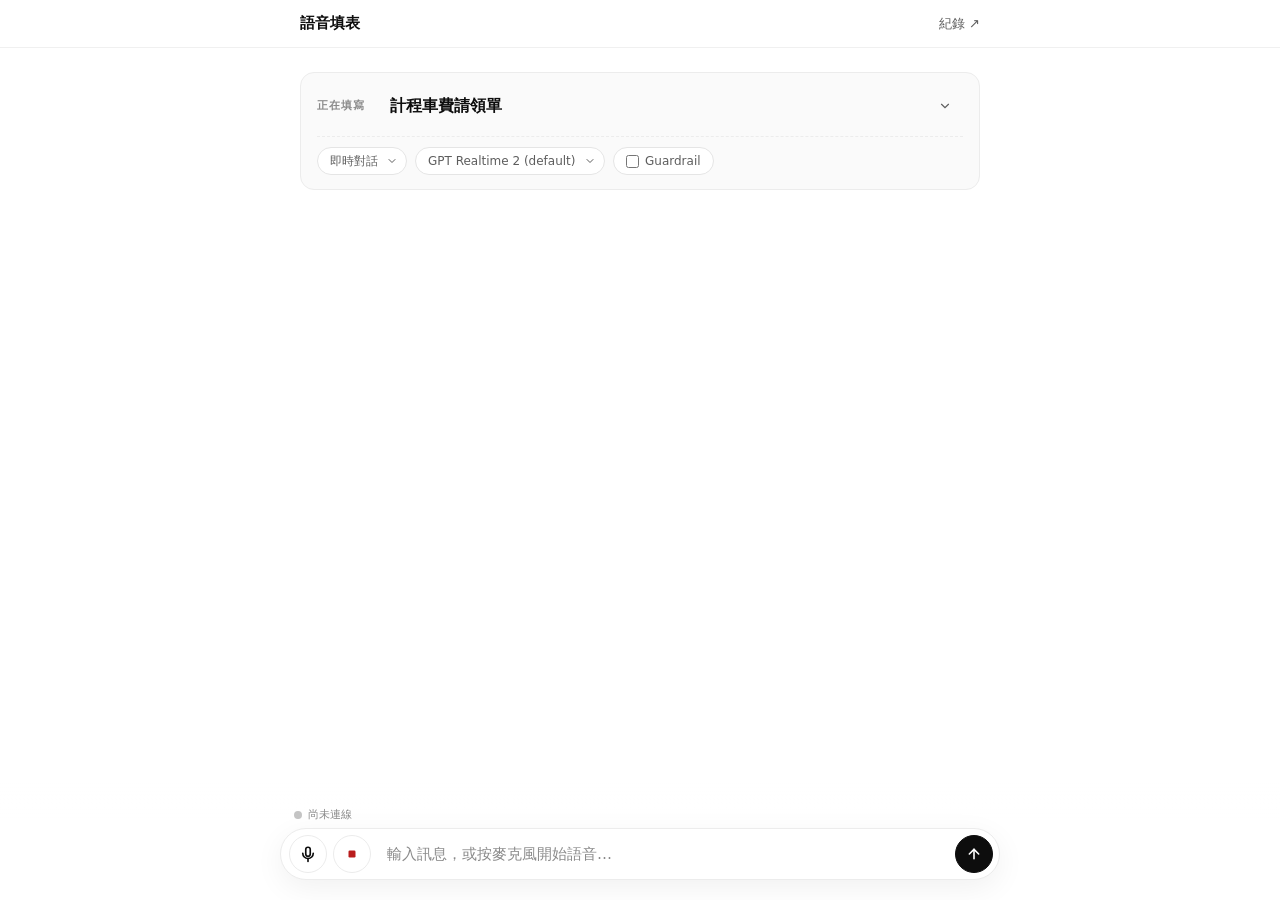
==== commit 73af6b14: "Add batch voice edit, per-mode model selector, and user-friendly error messages - Batch mode: mic bu" ====
--- a/static/index.html
+++ b/static/index.html
@@ -4,7 +4,7 @@
     <meta charset="UTF-8" />
     <meta name="viewport" content="width=device-width, initial-scale=1.0" />
     <title>語音填表</title>
-    <link rel="stylesheet" href="/static/styles.css?v=20260506b" />
+    <link rel="stylesheet" href="/static/styles.css?v=20260512d" />
   </head>
   <body class="ck-body">
     <header class="ck-app-header">
@@ -23,7 +23,13 @@
           <a id="form-link" target="_blank" rel="noopener" class="ck-link-quiet">原始表單 ↗</a>
         </div>
         <div class="ck-settings-secondary">
-          <select id="model-select" class="ck-pill-select" title="選擇模型"></select>
+          <select id="mode-select" class="ck-pill-select" title="選擇語音模式">
+            <option value="realtime">即時對話</option>
+            <option value="batch">錄音整理</option>
+          </select>
+          <select id="model-select" class="ck-pill-select" title="選擇 Realtime 模型"></select>
+          <select id="transcribe-model-select" class="ck-pill-select" title="轉譯模型" style="display:none"></select>
+          <select id="structure-model-select" class="ck-pill-select" title="整理模型" style="display:none"></select>
           <label class="ck-toggle-pill">
             <input type="checkbox" id="guardrail-enabled" />
             <span>Guardrail</span>
@@ -77,6 +83,6 @@
       </div>
     </footer>
 
-    <script src="/static/app.js?v=20260506b"></script>
+    <script src="/static/app.js?v=20260512h"></script>
   </body>
 </html>
--- a/static/styles.css
+++ b/static/styles.css
@@ -1378,6 +1378,90 @@
   color: #0d0d0d;
 }
 
+.ck-body .ck-batch-review {
+  width: min(720px, 100%);
+  display: grid;
+  gap: 12px;
+}
+
+.ck-batch-review-head {
+  font-size: 13px;
+  font-weight: 700;
+  color: #1f2937;
+}
+
+.ck-batch-review-body {
+  margin: 0;
+  max-height: 360px;
+  overflow: auto;
+  white-space: pre-wrap;
+  word-break: break-word;
+  font-family: "SFMono-Regular", Consolas, monospace;
+  font-size: 13px;
+  line-height: 1.55;
+  color: #263238;
+  background: #f7f8fa;
+  border: 1px solid #e5e7eb;
+  border-radius: 8px;
+  padding: 12px;
+}
+
+.ck-batch-errors {
+  display: grid;
+  gap: 6px;
+  color: #991b1b;
+  background: #fef2f2;
+  border: 1px solid #fecaca;
+  border-radius: 8px;
+  padding: 10px 12px;
+  font-size: 13px;
+  line-height: 1.5;
+}
+
+.ck-batch-actions {
+  display: flex;
+  gap: 8px;
+  flex-wrap: wrap;
+}
+
+.ck-batch-confirm {
+  border: 1px solid #202124;
+  background: #202124;
+  color: #fff;
+  border-radius: 8px;
+  padding: 10px 14px;
+  font-weight: 700;
+  cursor: pointer;
+}
+
+.ck-batch-confirm:hover {
+  background: #3c4043;
+  border-color: #3c4043;
+}
+
+.ck-batch-patch {
+  border: 1px solid #d1d5db;
+  background: #fff;
+  color: #374151;
+  border-radius: 8px;
+  padding: 10px 14px;
+  font-weight: 600;
+  cursor: pointer;
+  display: flex;
+  align-items: center;
+  gap: 6px;
+}
+
+.ck-batch-patch::before {
+  content: "🎙";
+  font-size: 14px;
+}
+
+.ck-batch-patch:hover {
+  background: #f3f4f6;
+  border-color: #9ca3af;
+}
+
 .ck-body .chat-message.typing {
   font-style: italic;
   color: #8a8a8a;
@@ -1936,5 +2020,3 @@
   .ck-toolbar { flex-direction: column; align-items: stretch; }
   .ck-toolbar > * { width: 100%; }
 }
-
-
